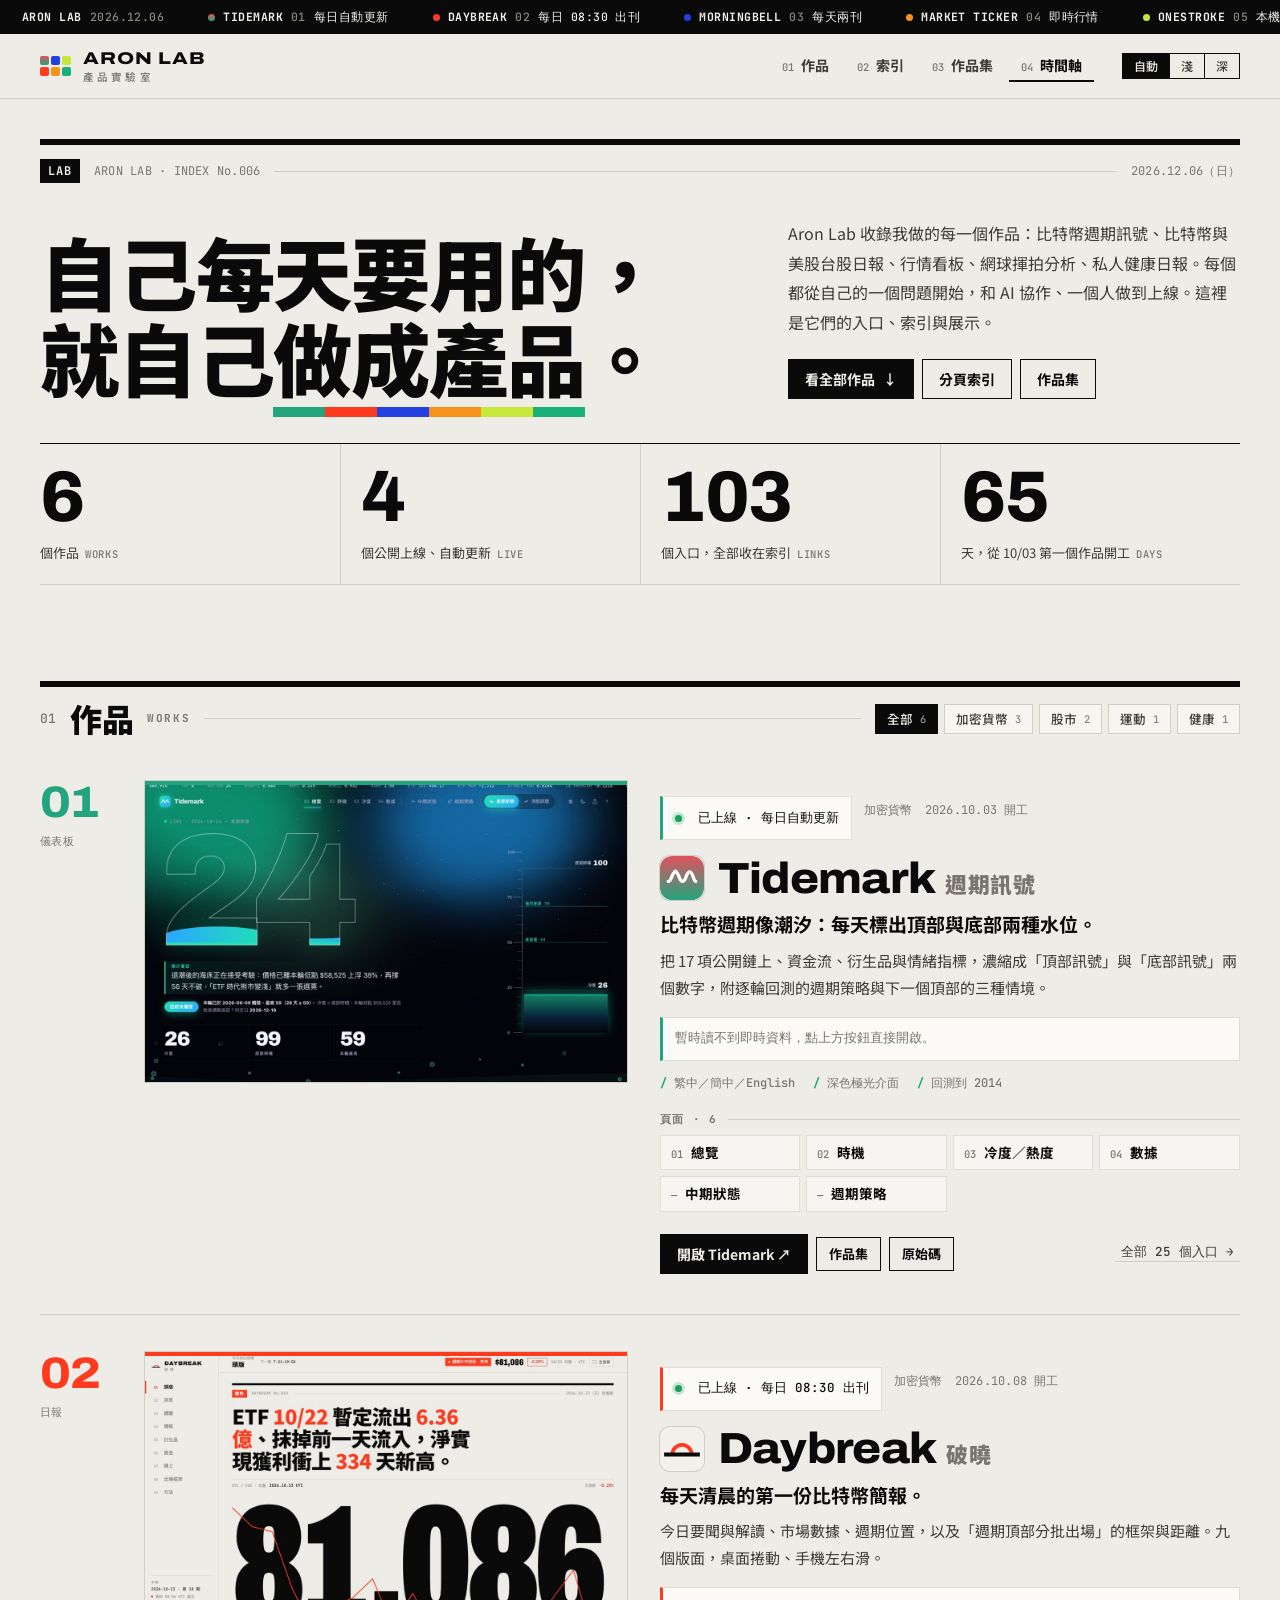
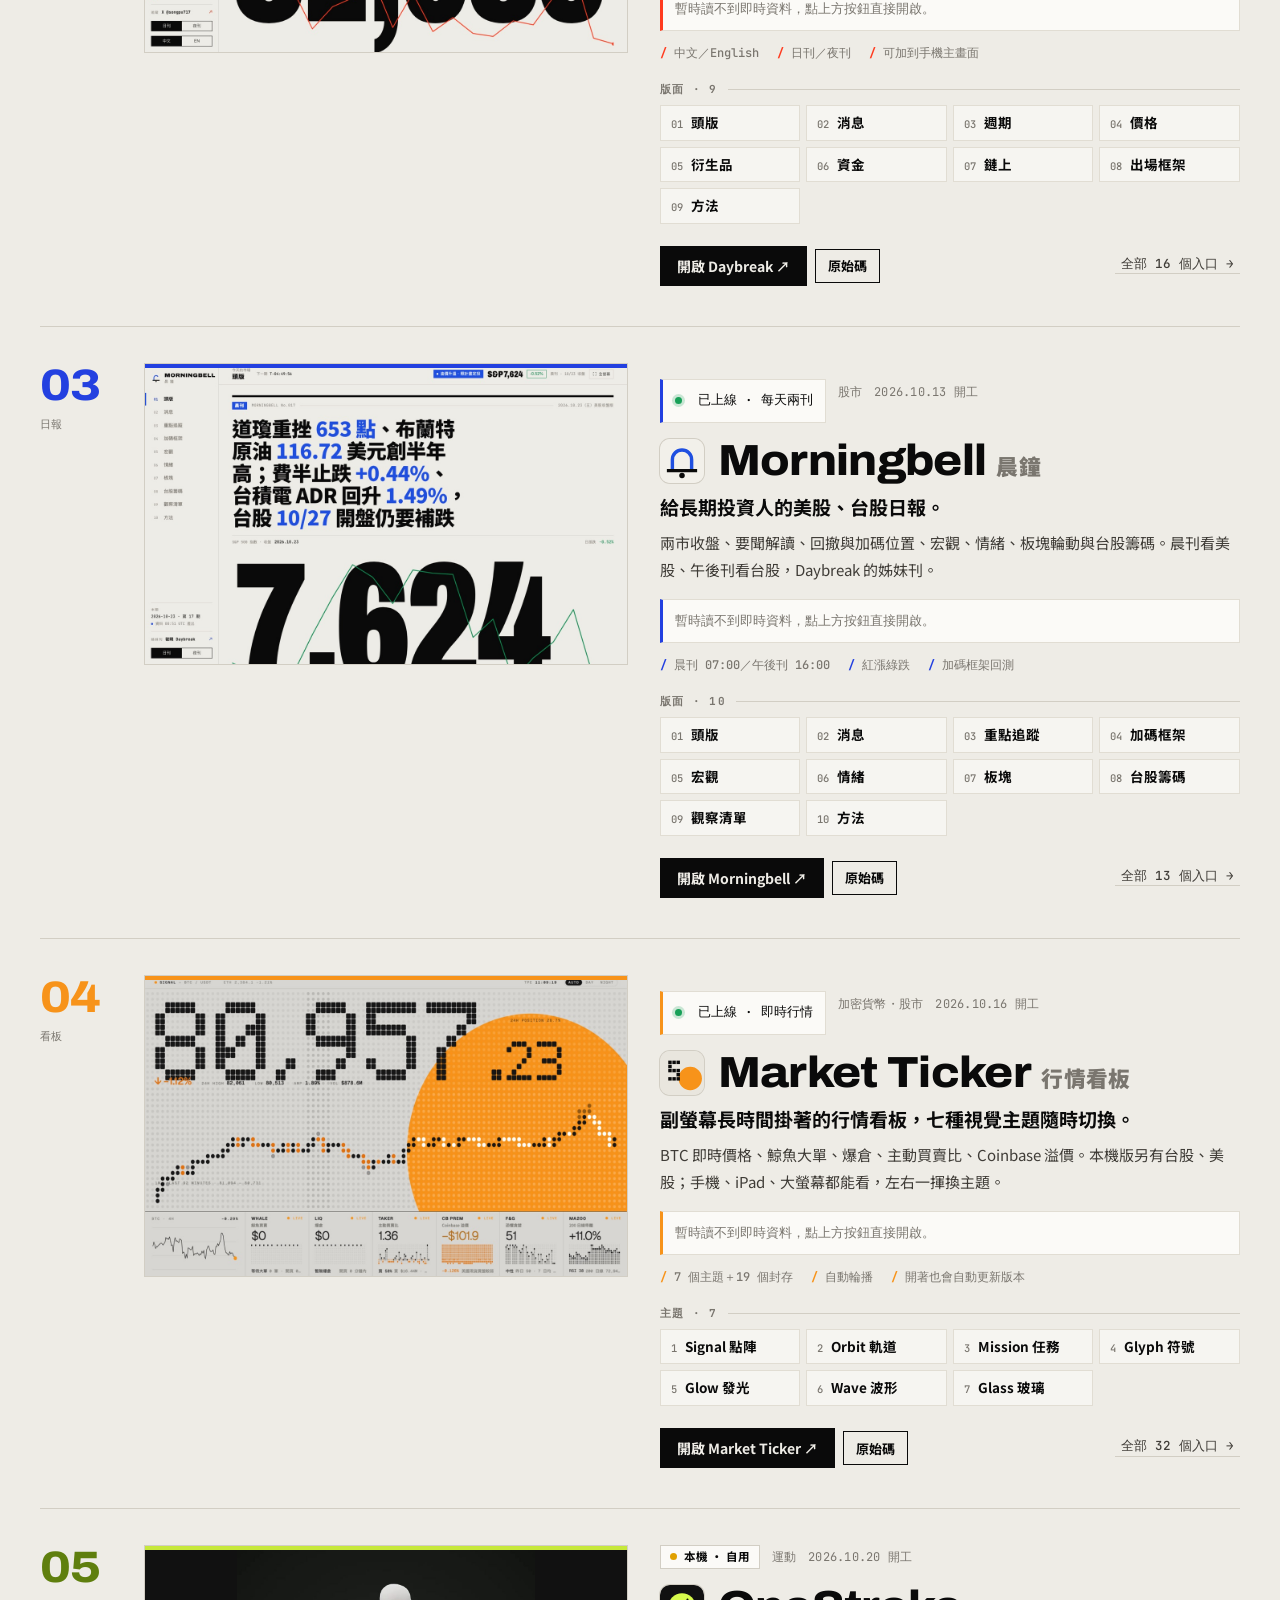
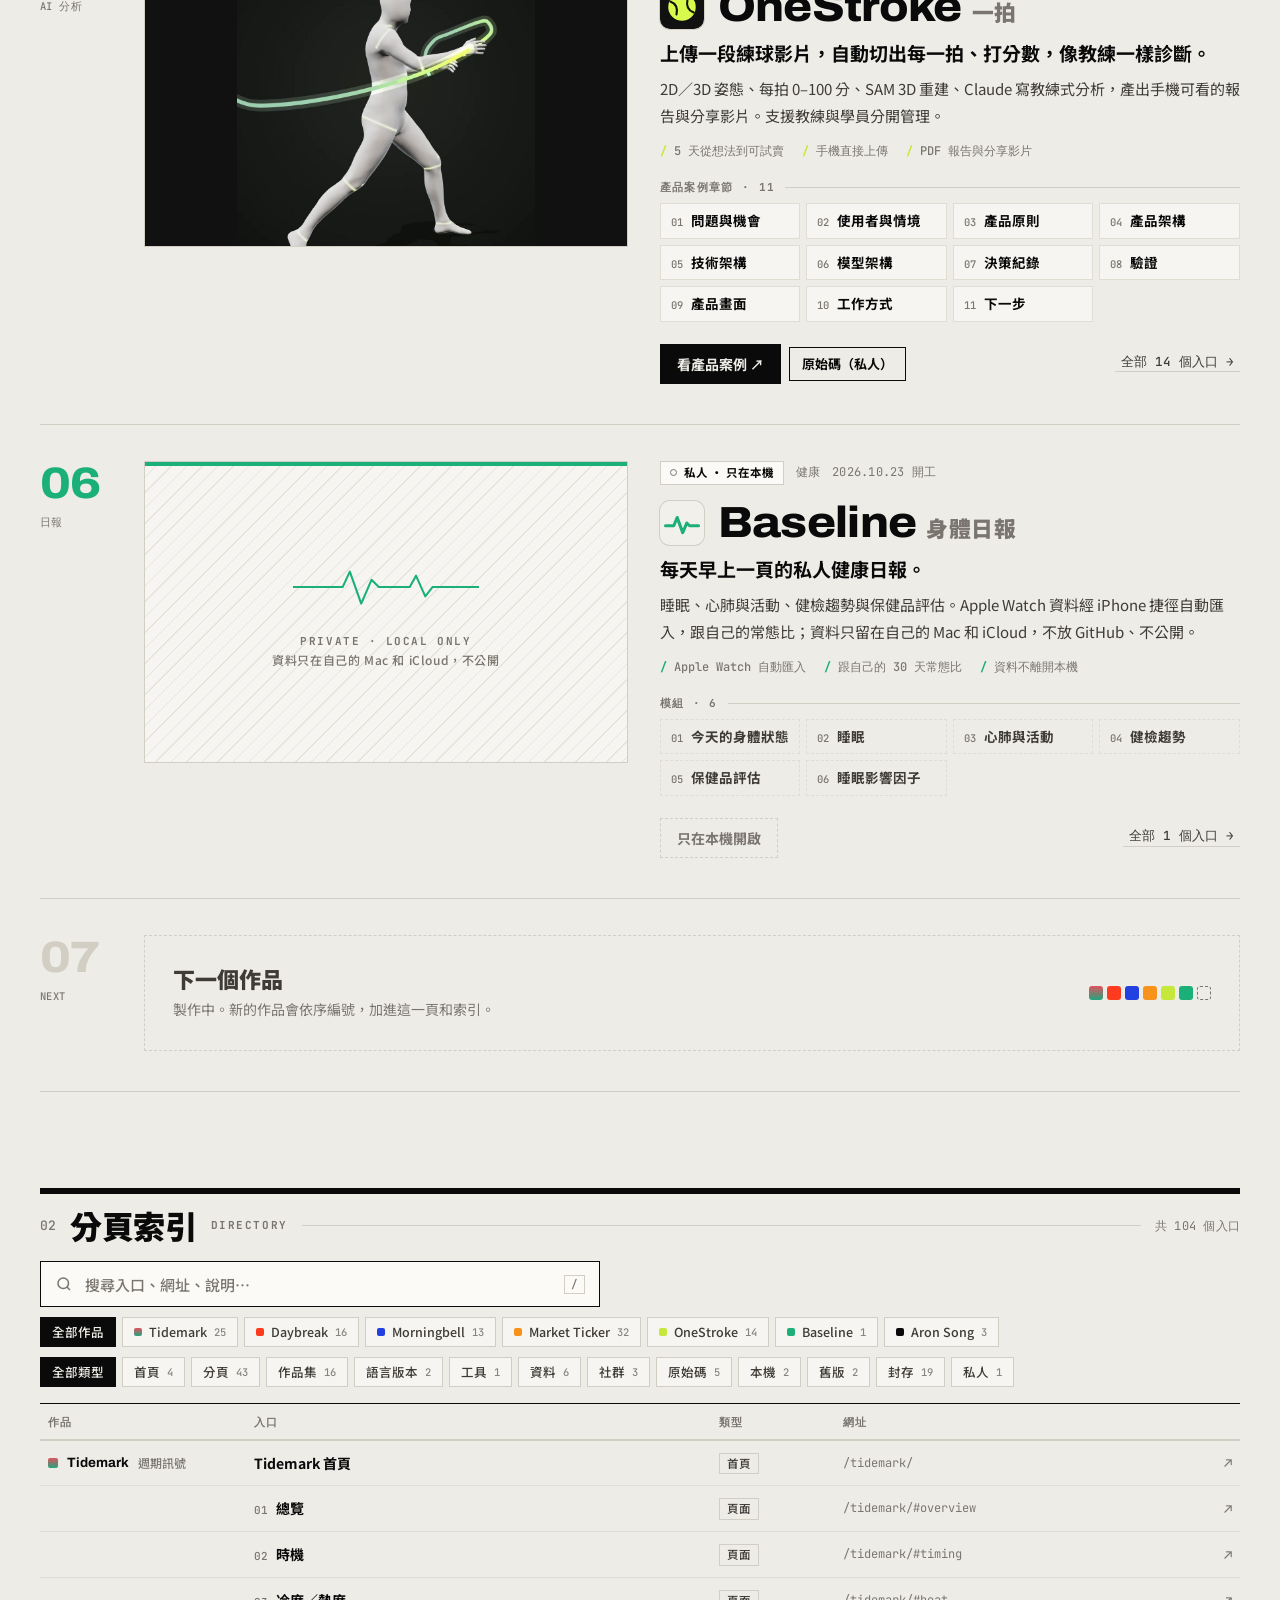
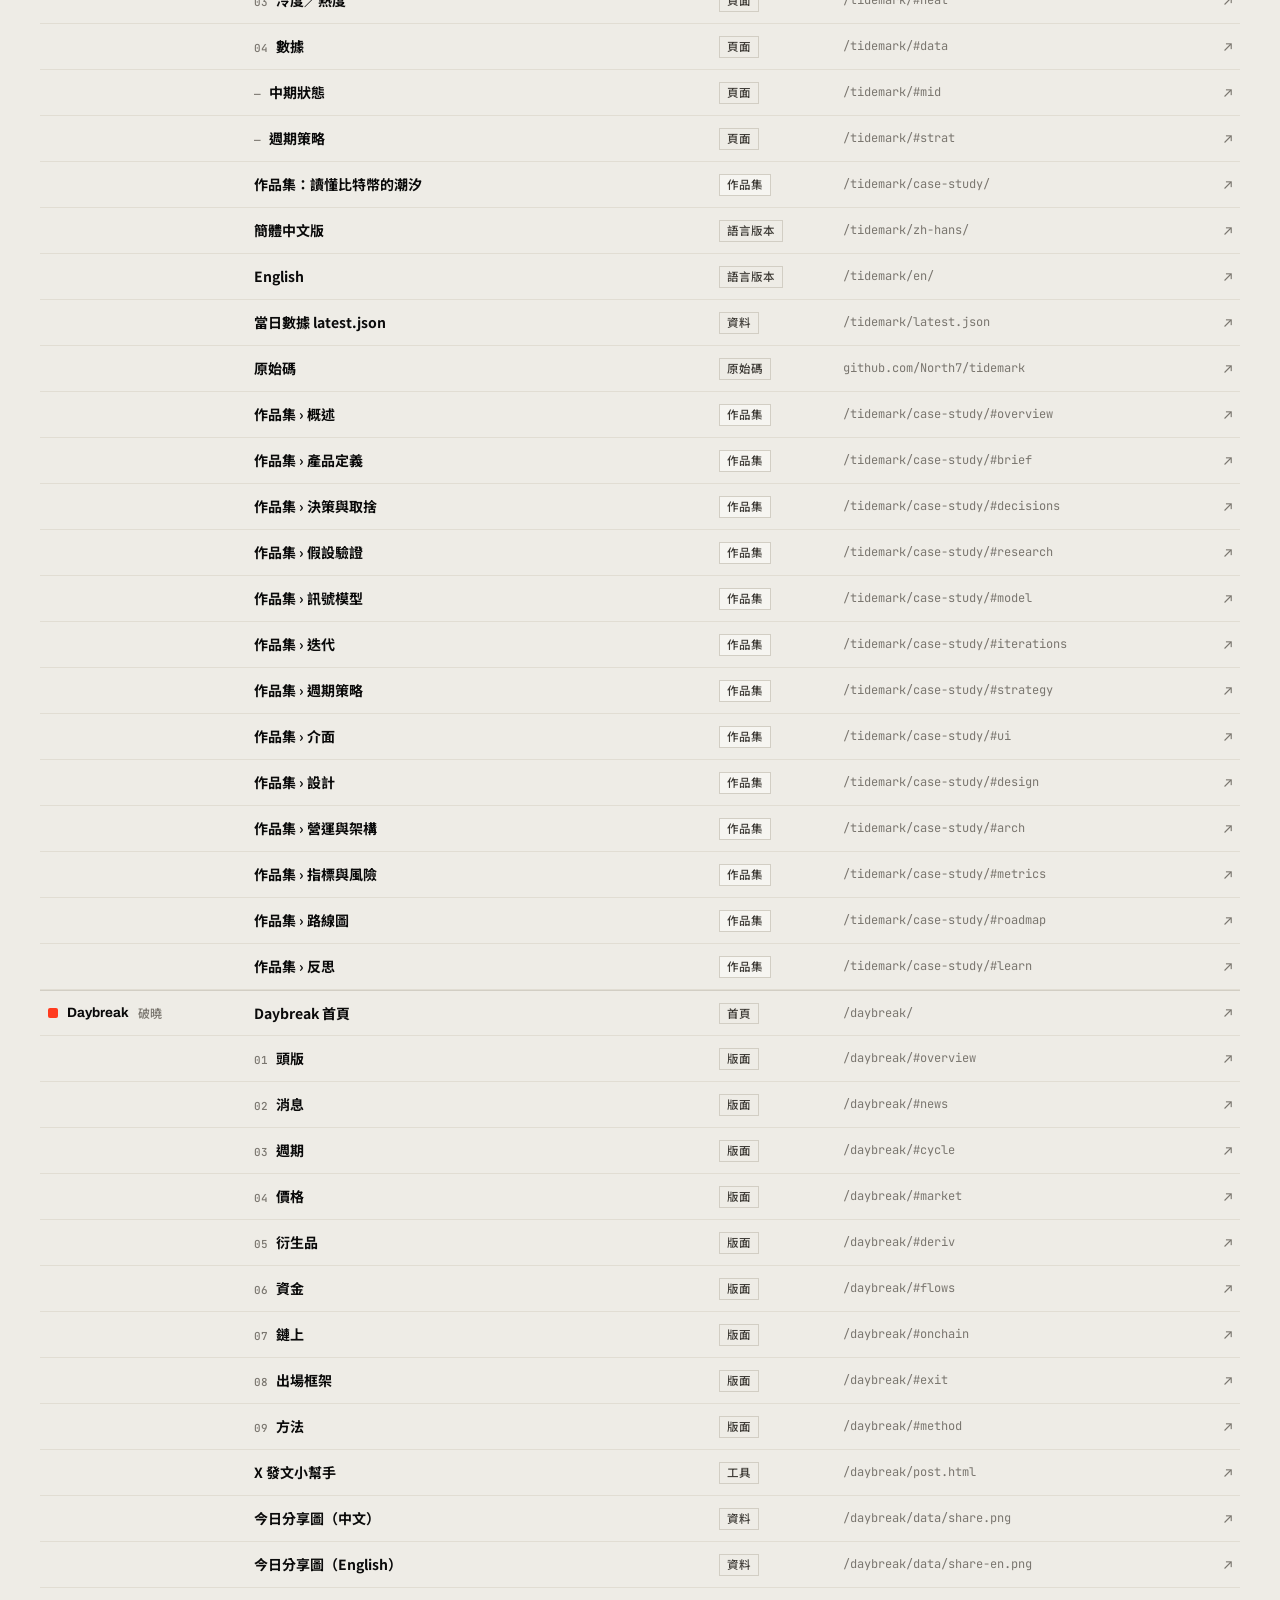
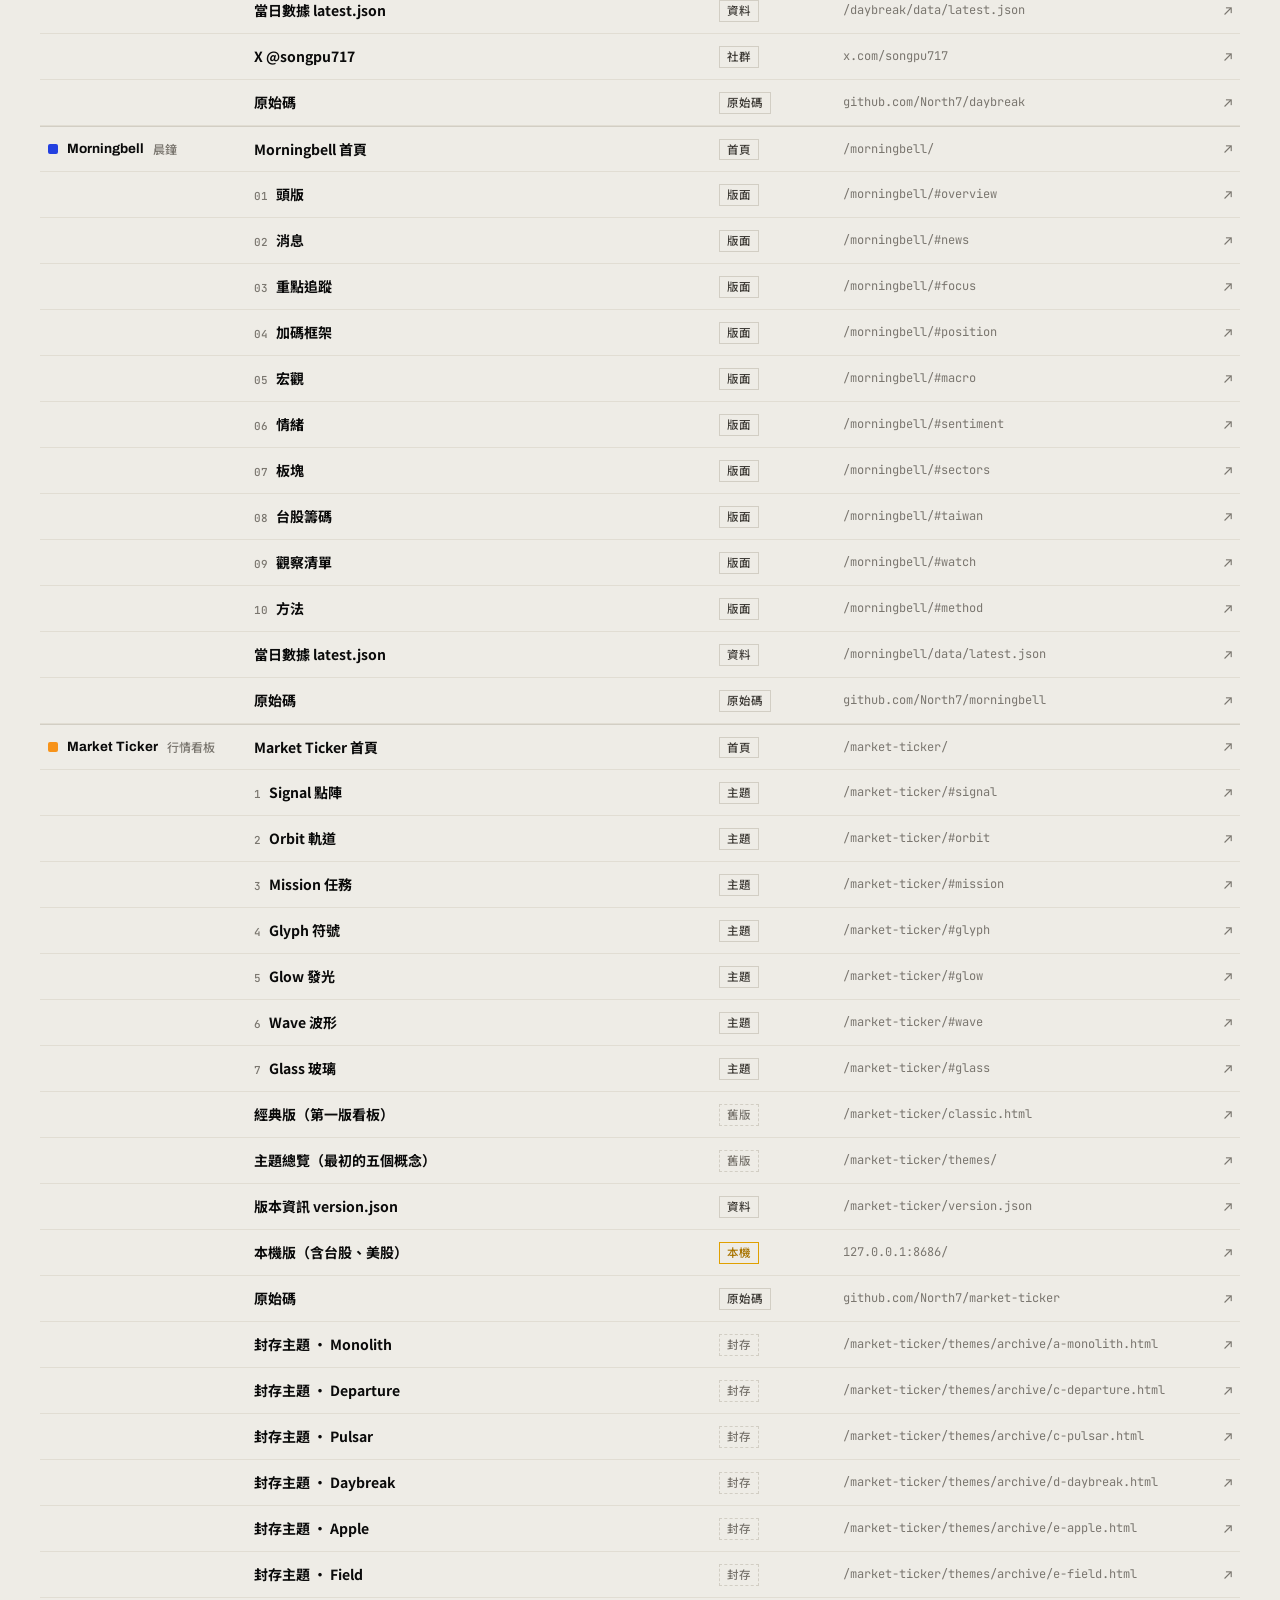
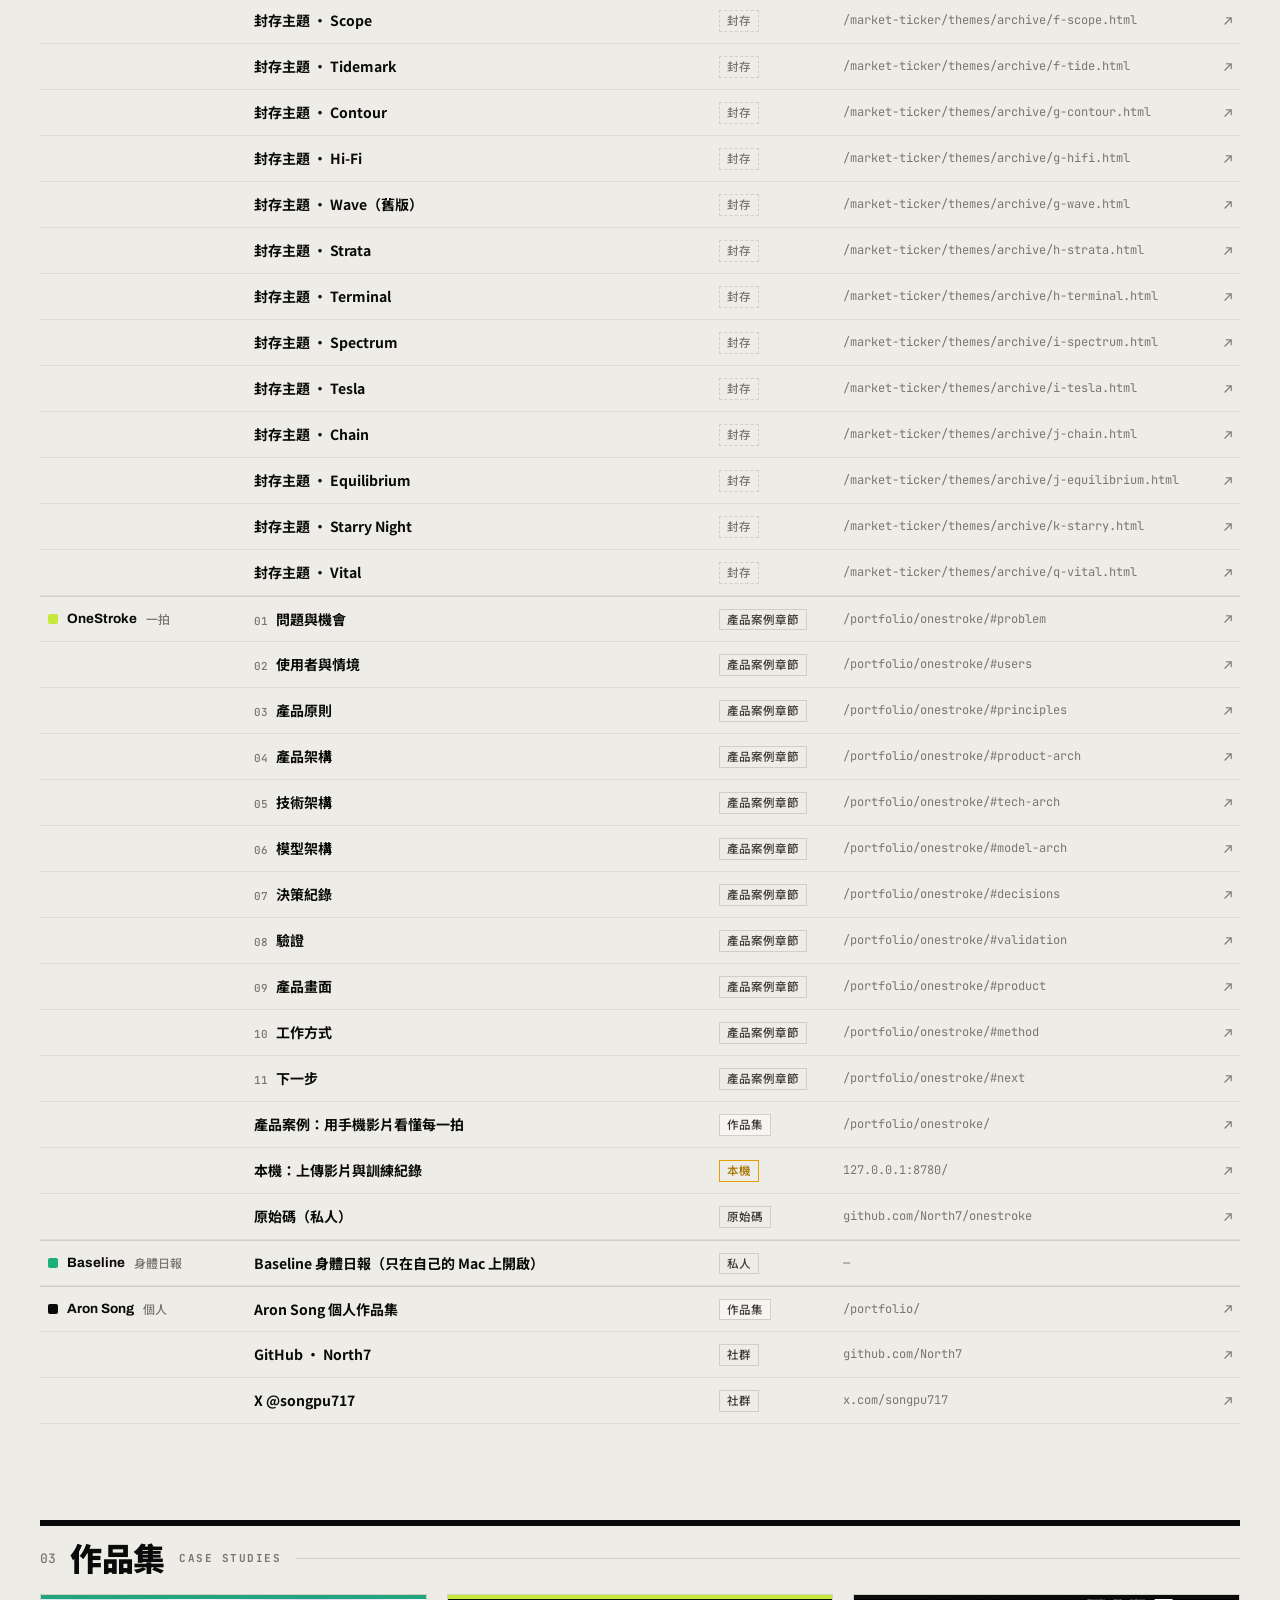
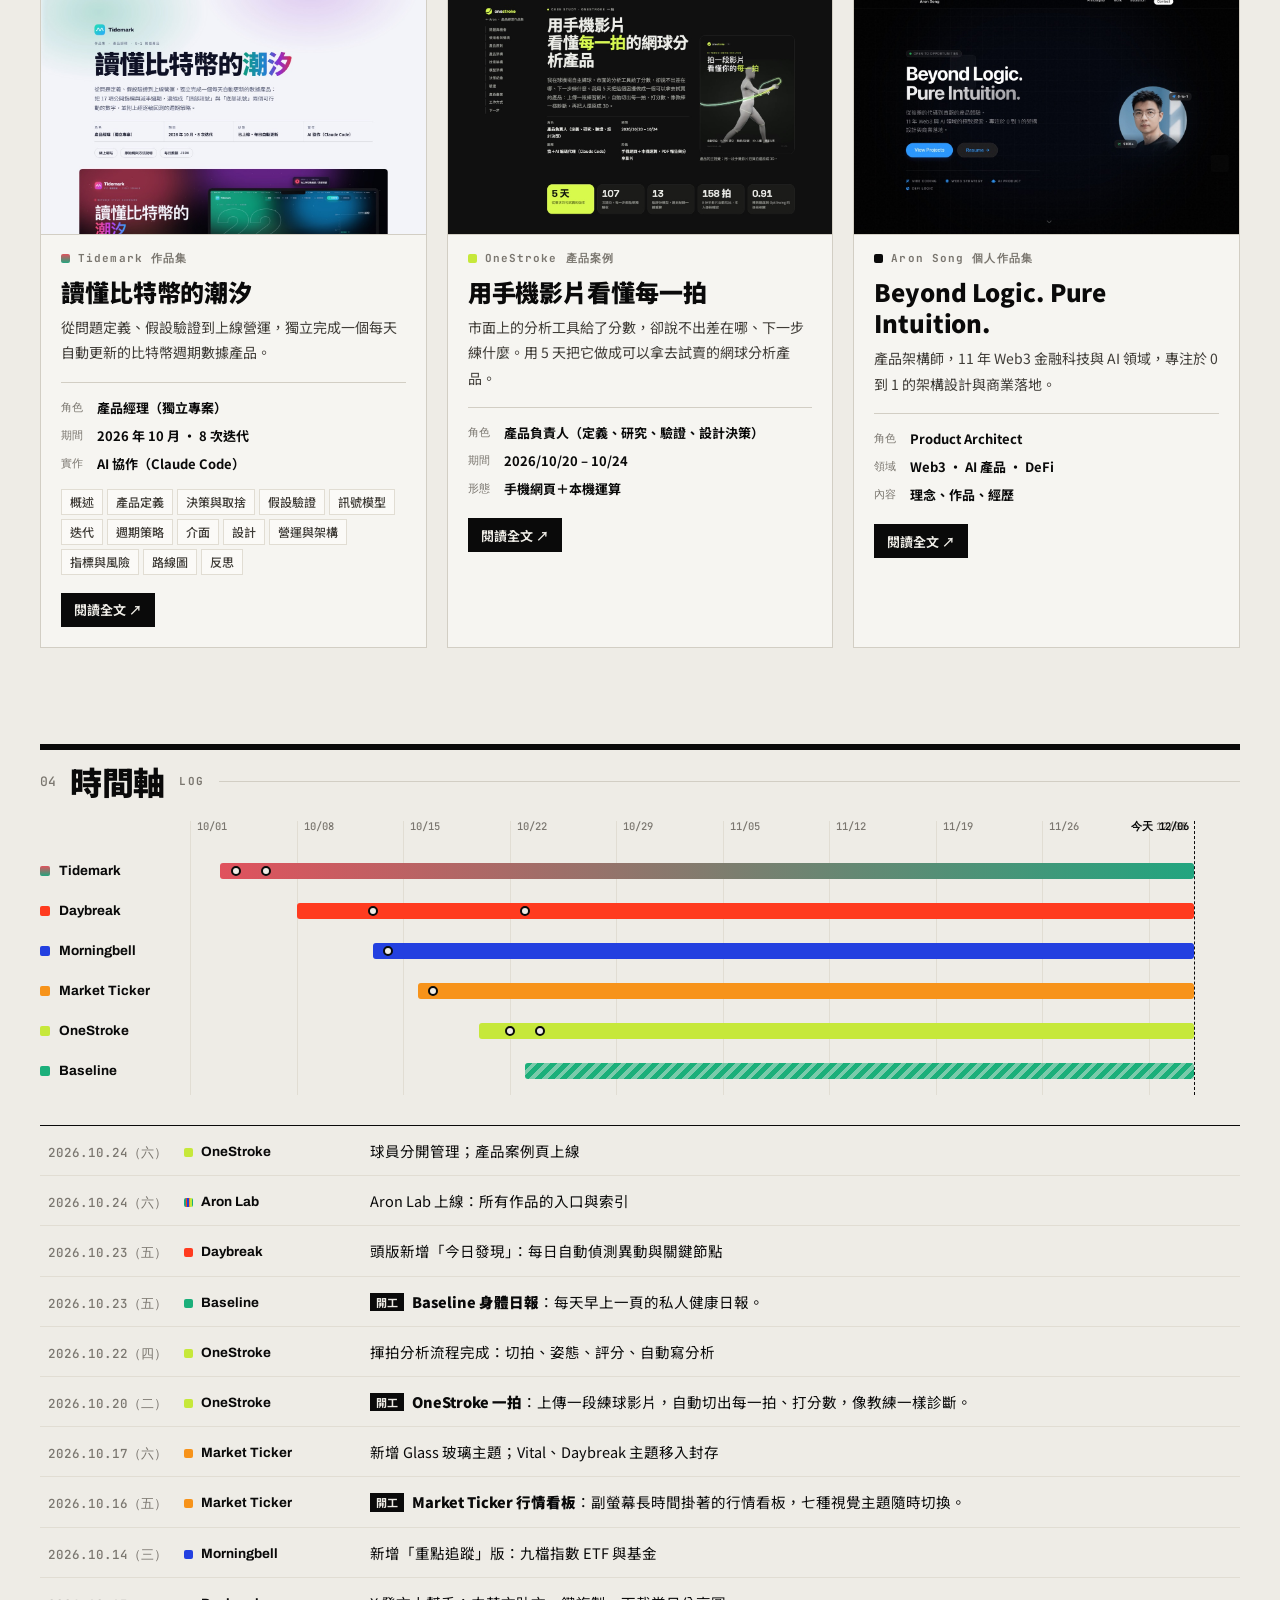
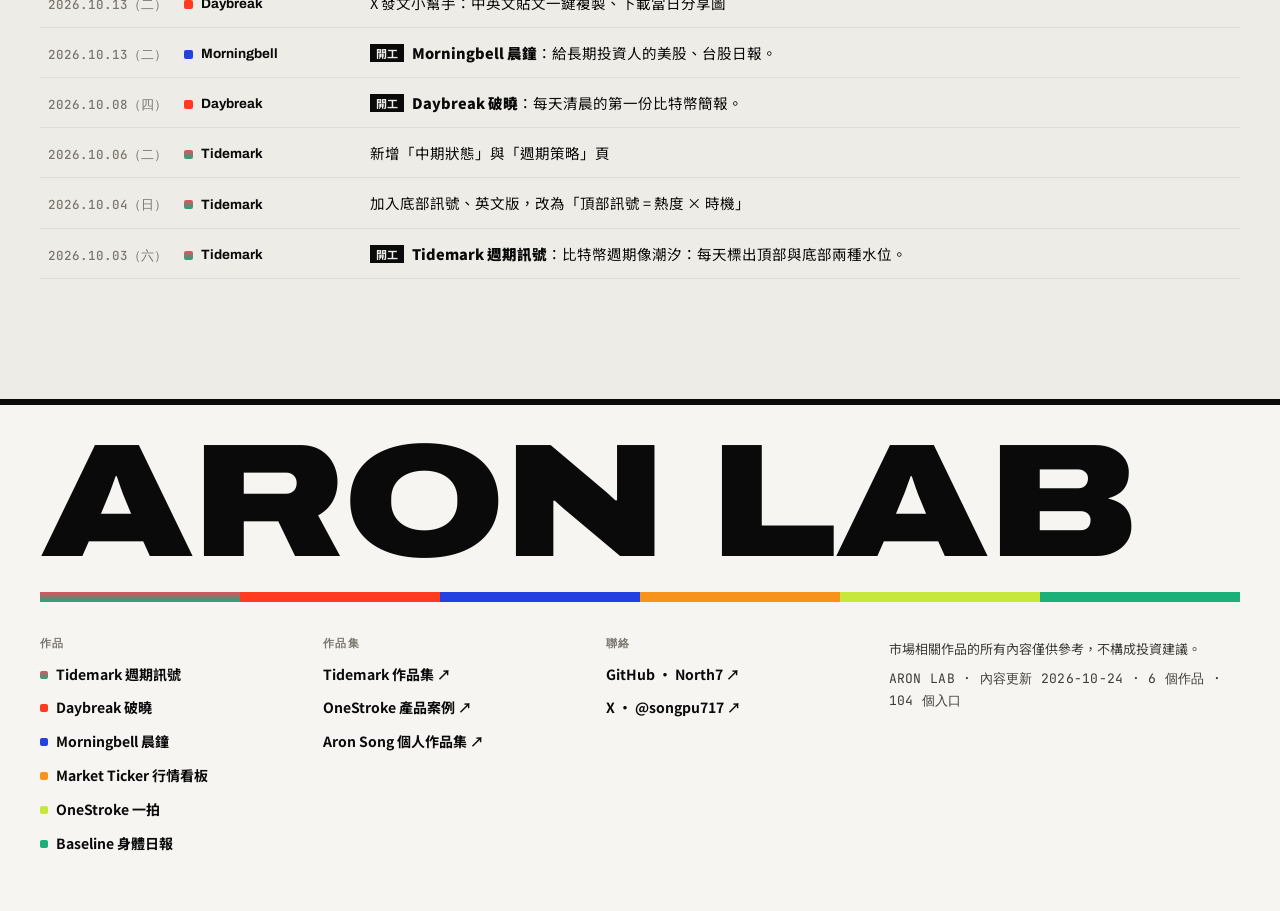
==== aron-lab/index.html @ 16397207 "搬到根網址 north7.github.io，取代 2014 年的舊首頁 - repo 改名為 north7.github.io；og:url、og:image、README 改指根網址 - /aro" ====
<!DOCTYPE html>
<html lang="zh-Hant-TW">
<head>
<meta charset="utf-8">
<meta name="viewport" content="width=device-width, initial-scale=1">
<title>Aron Lab 已搬到根網址</title>
<!-- Aron Lab 原本在 /aron-lab/，2026-10-24 搬到 north7.github.io 根網址；舊連結轉過去 -->
<link rel="canonical" href="https://north7.github.io/">
<meta http-equiv="refresh" content="0; url=/">
<script>location.replace('/' + location.hash);</script>
</head>
<body><p>Aron Lab 已搬到 <a href="/">north7.github.io</a>。</p></body>
</html>
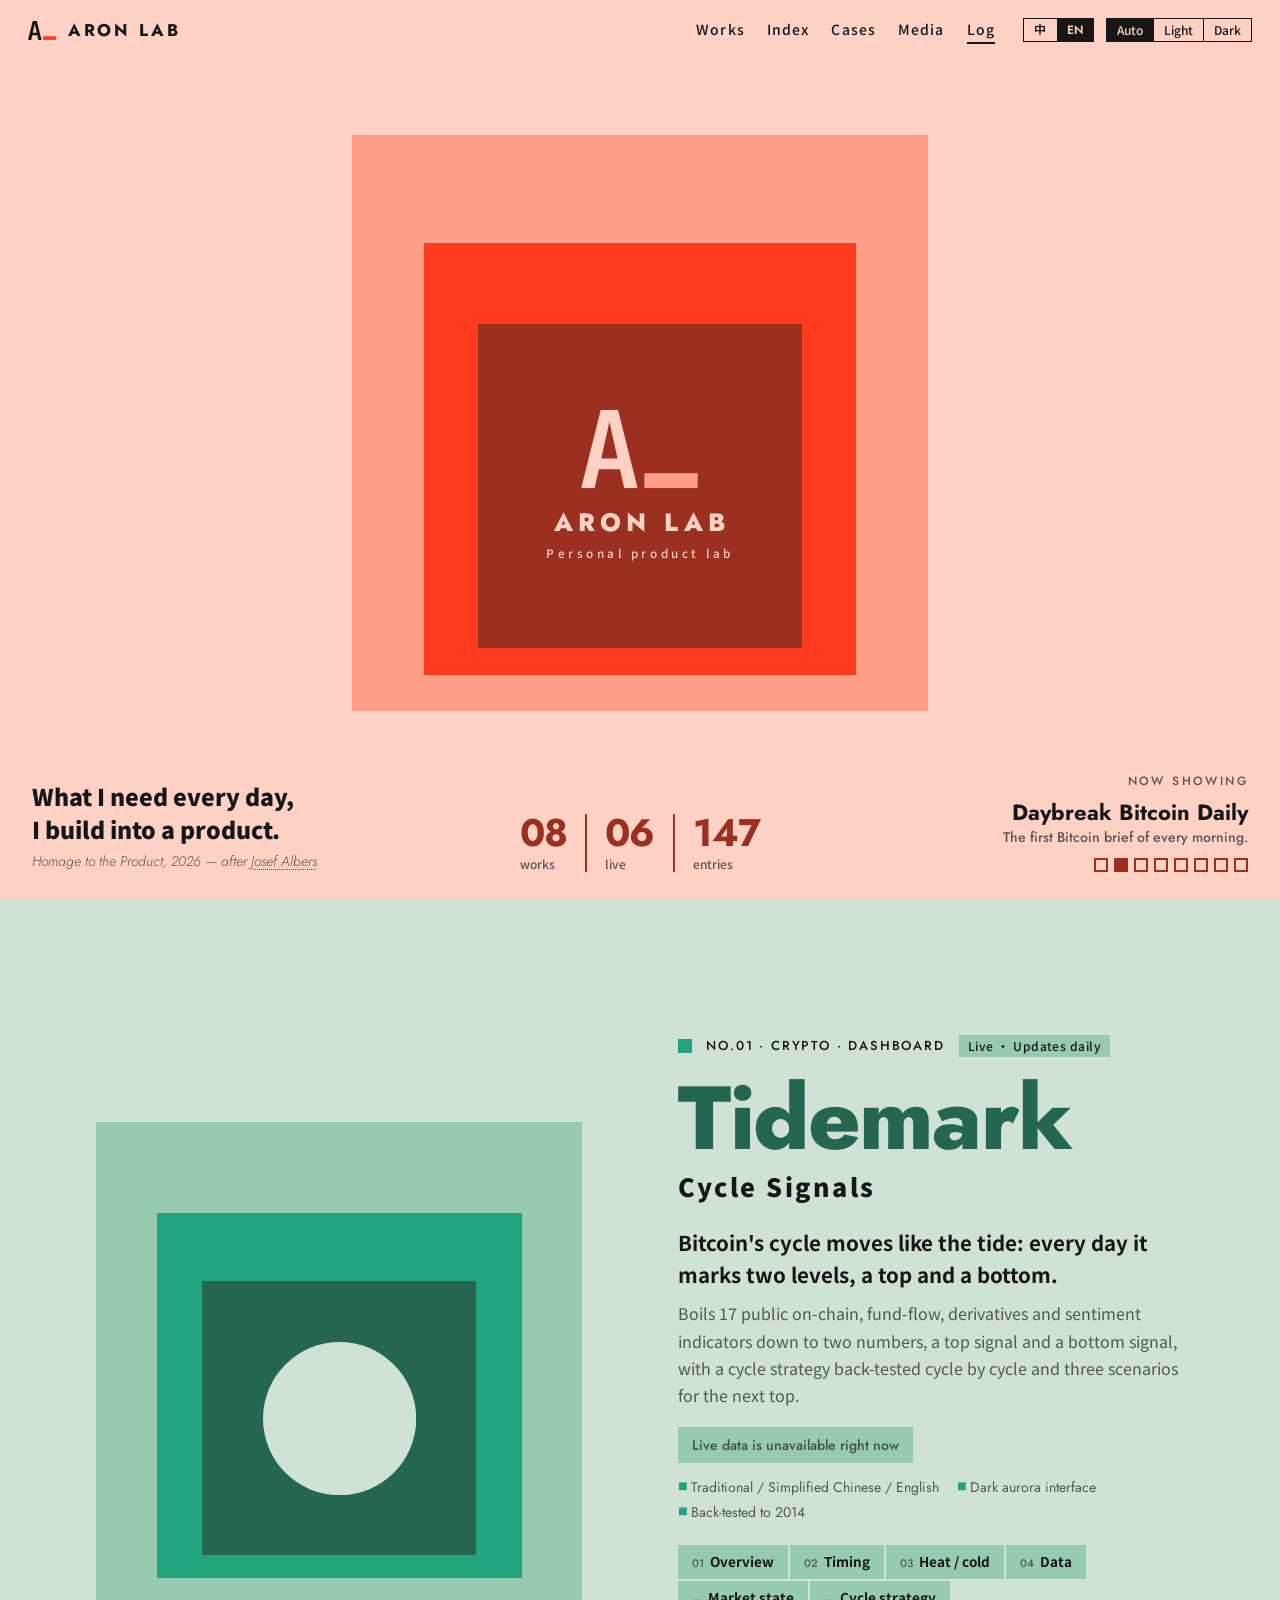
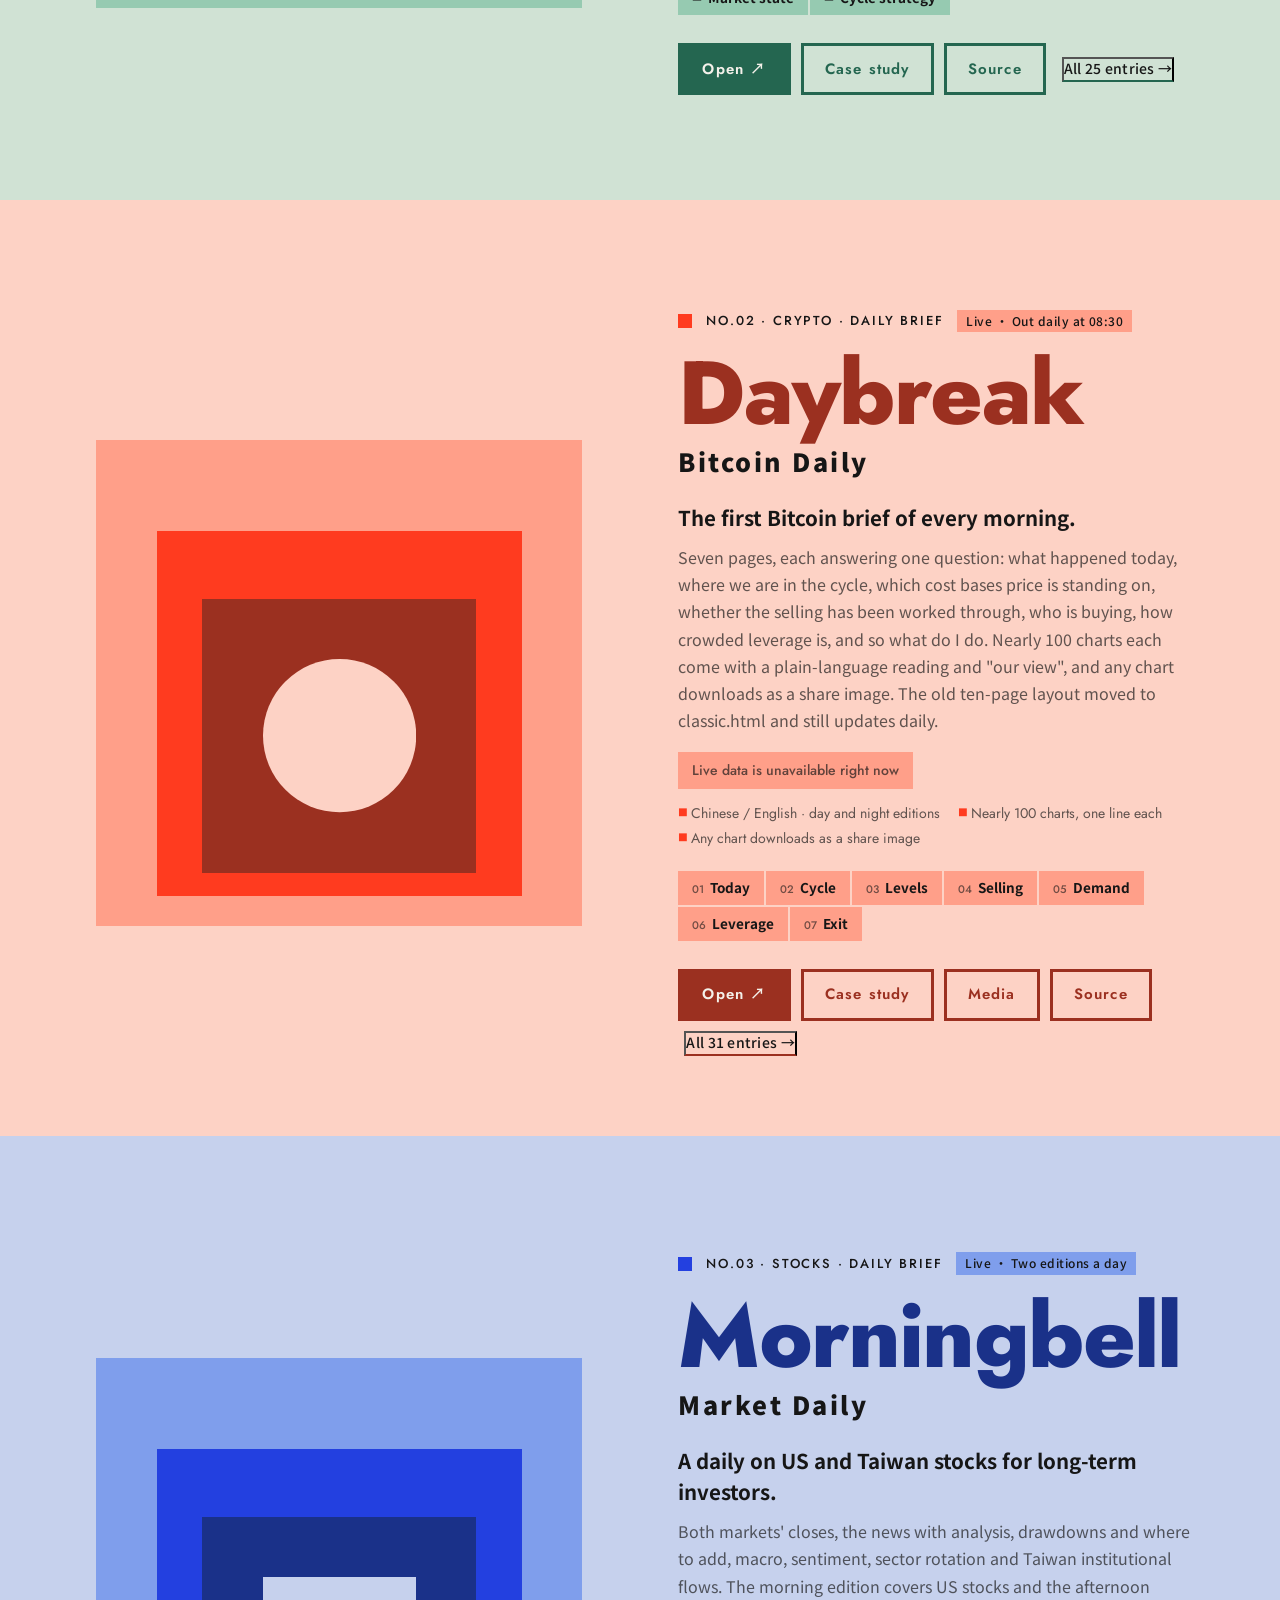
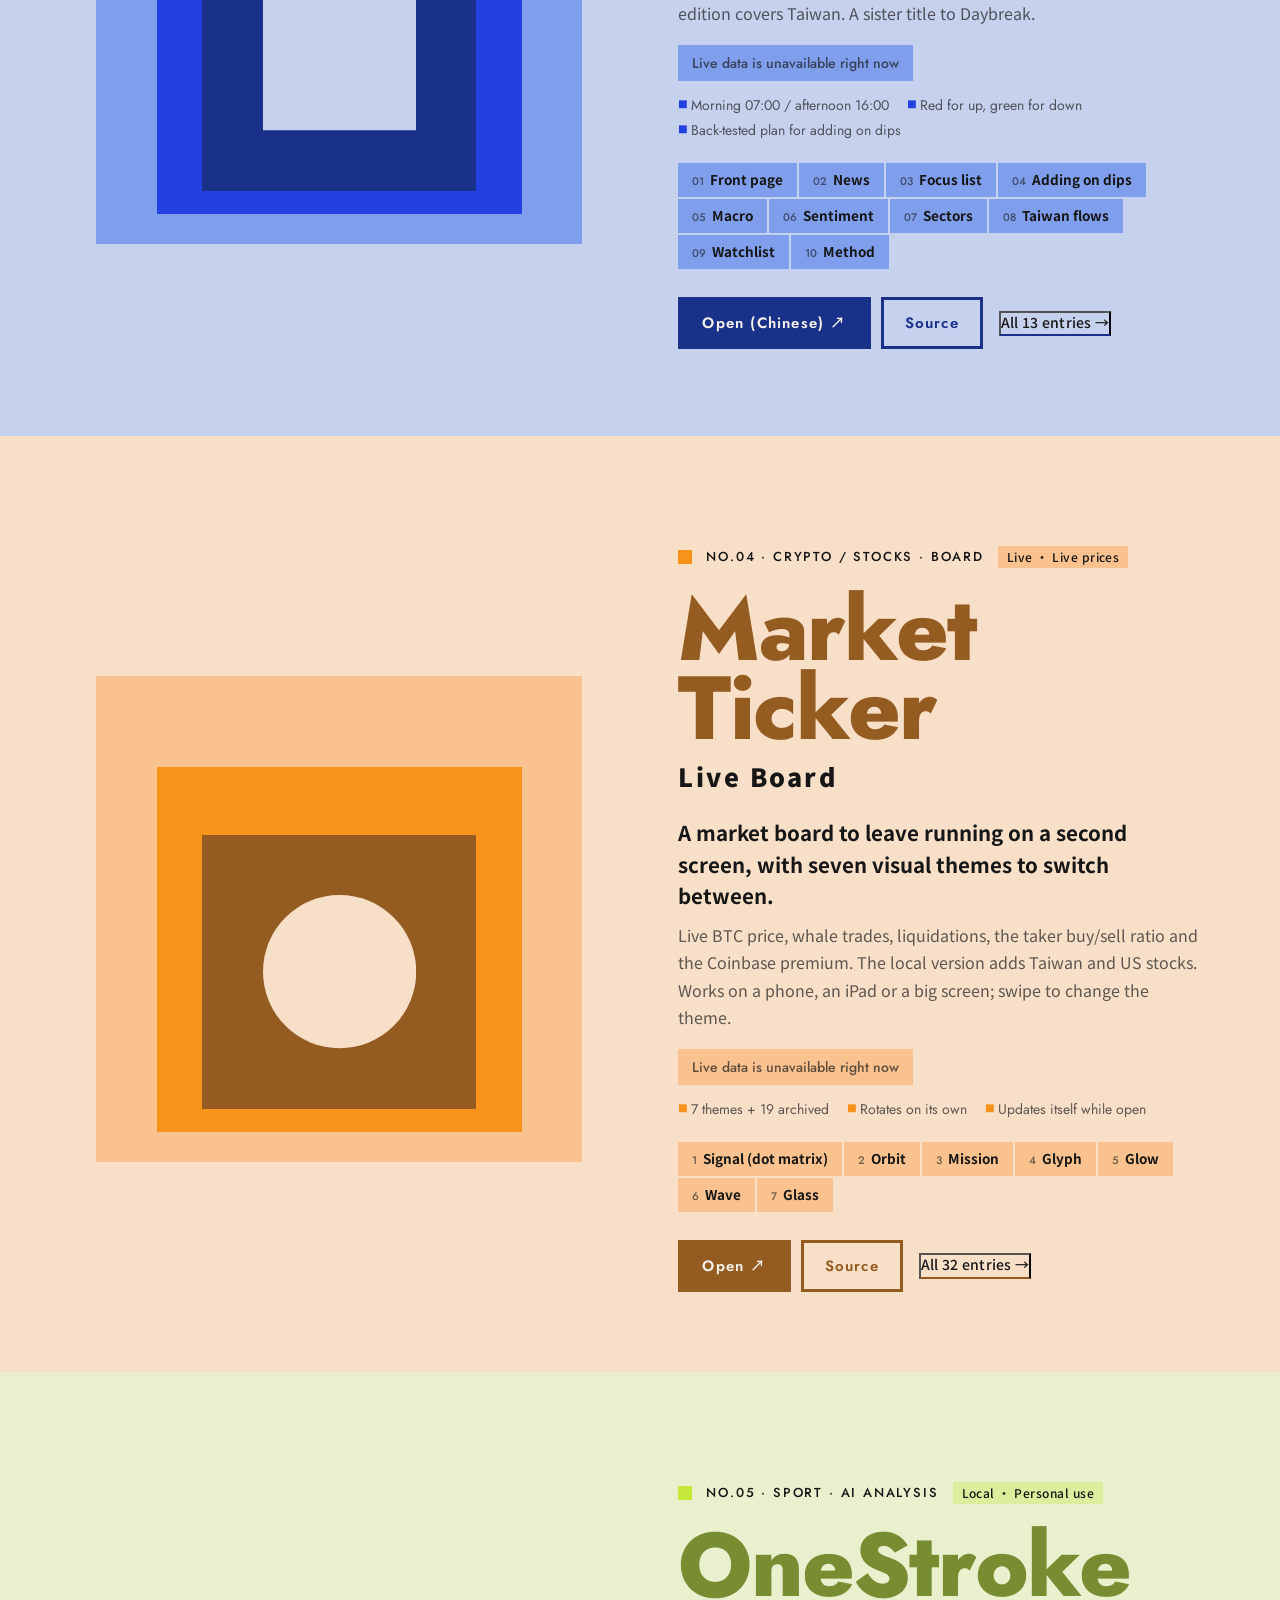
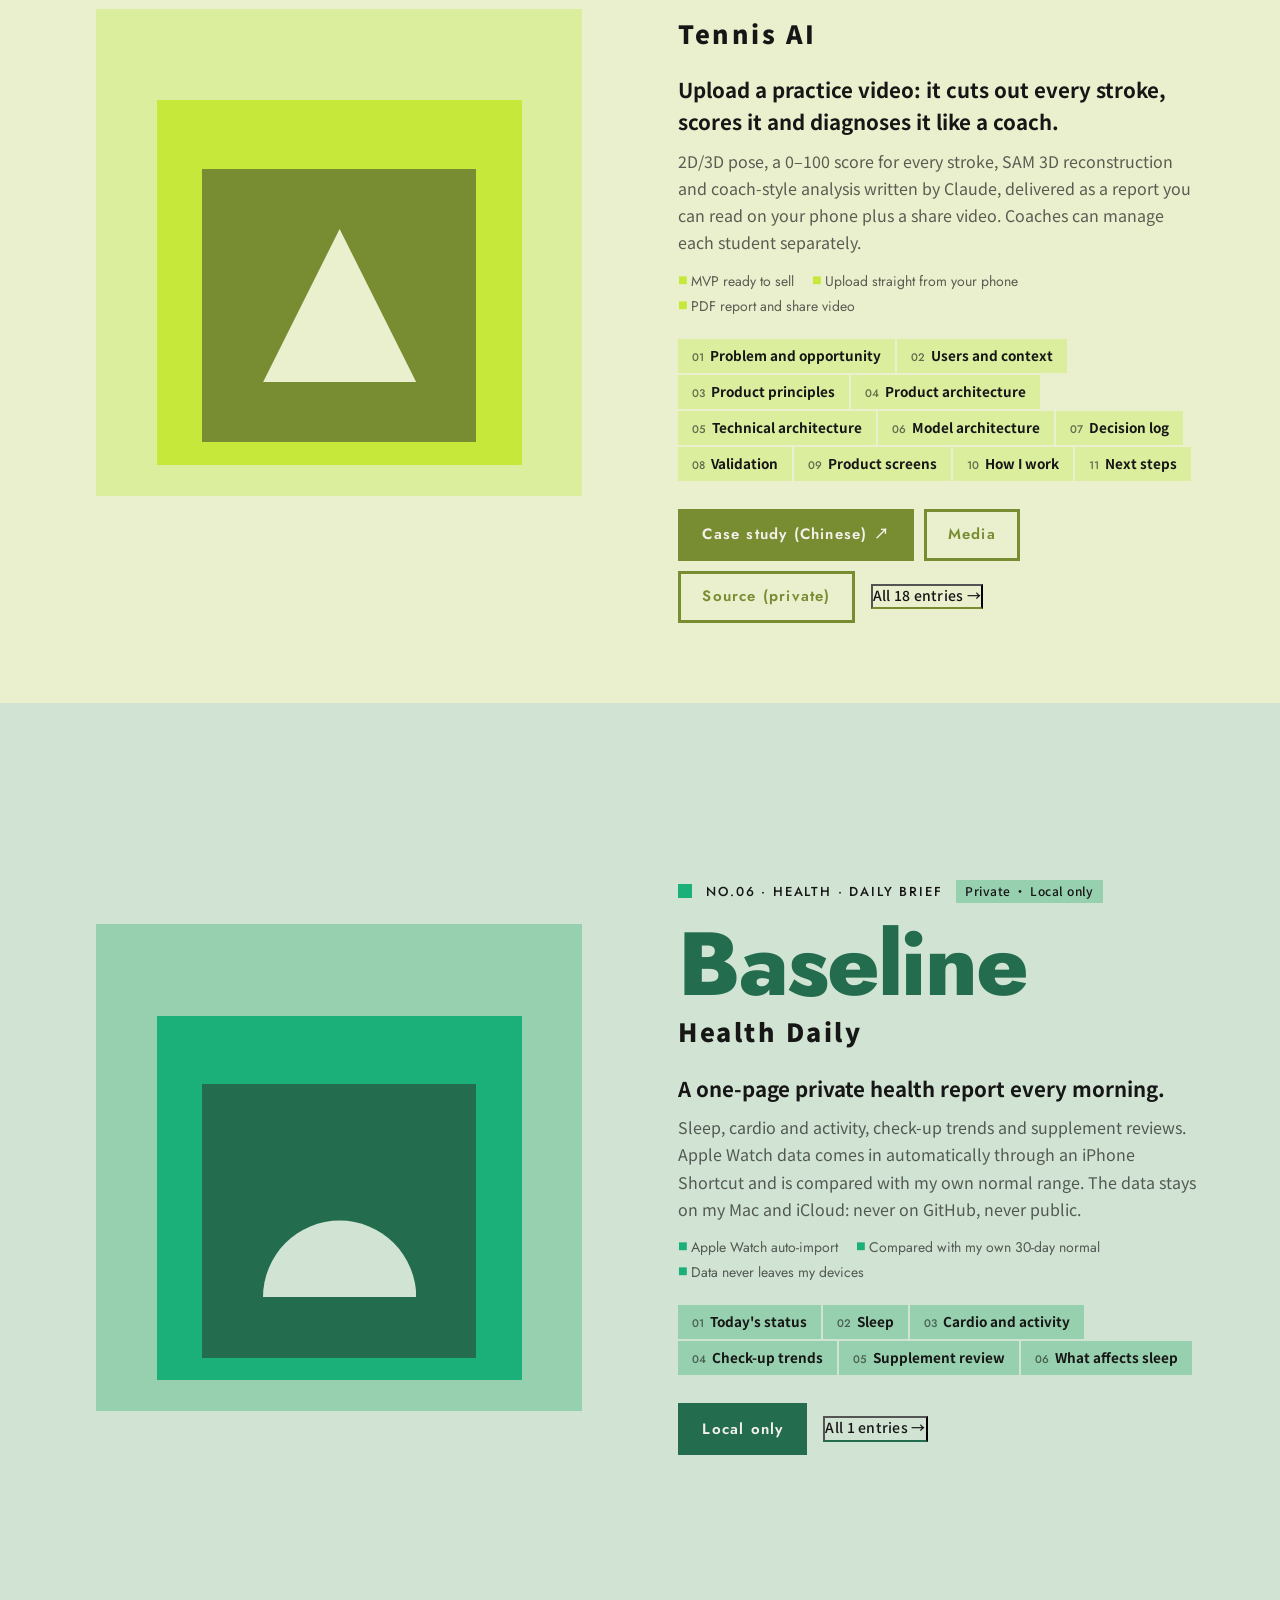
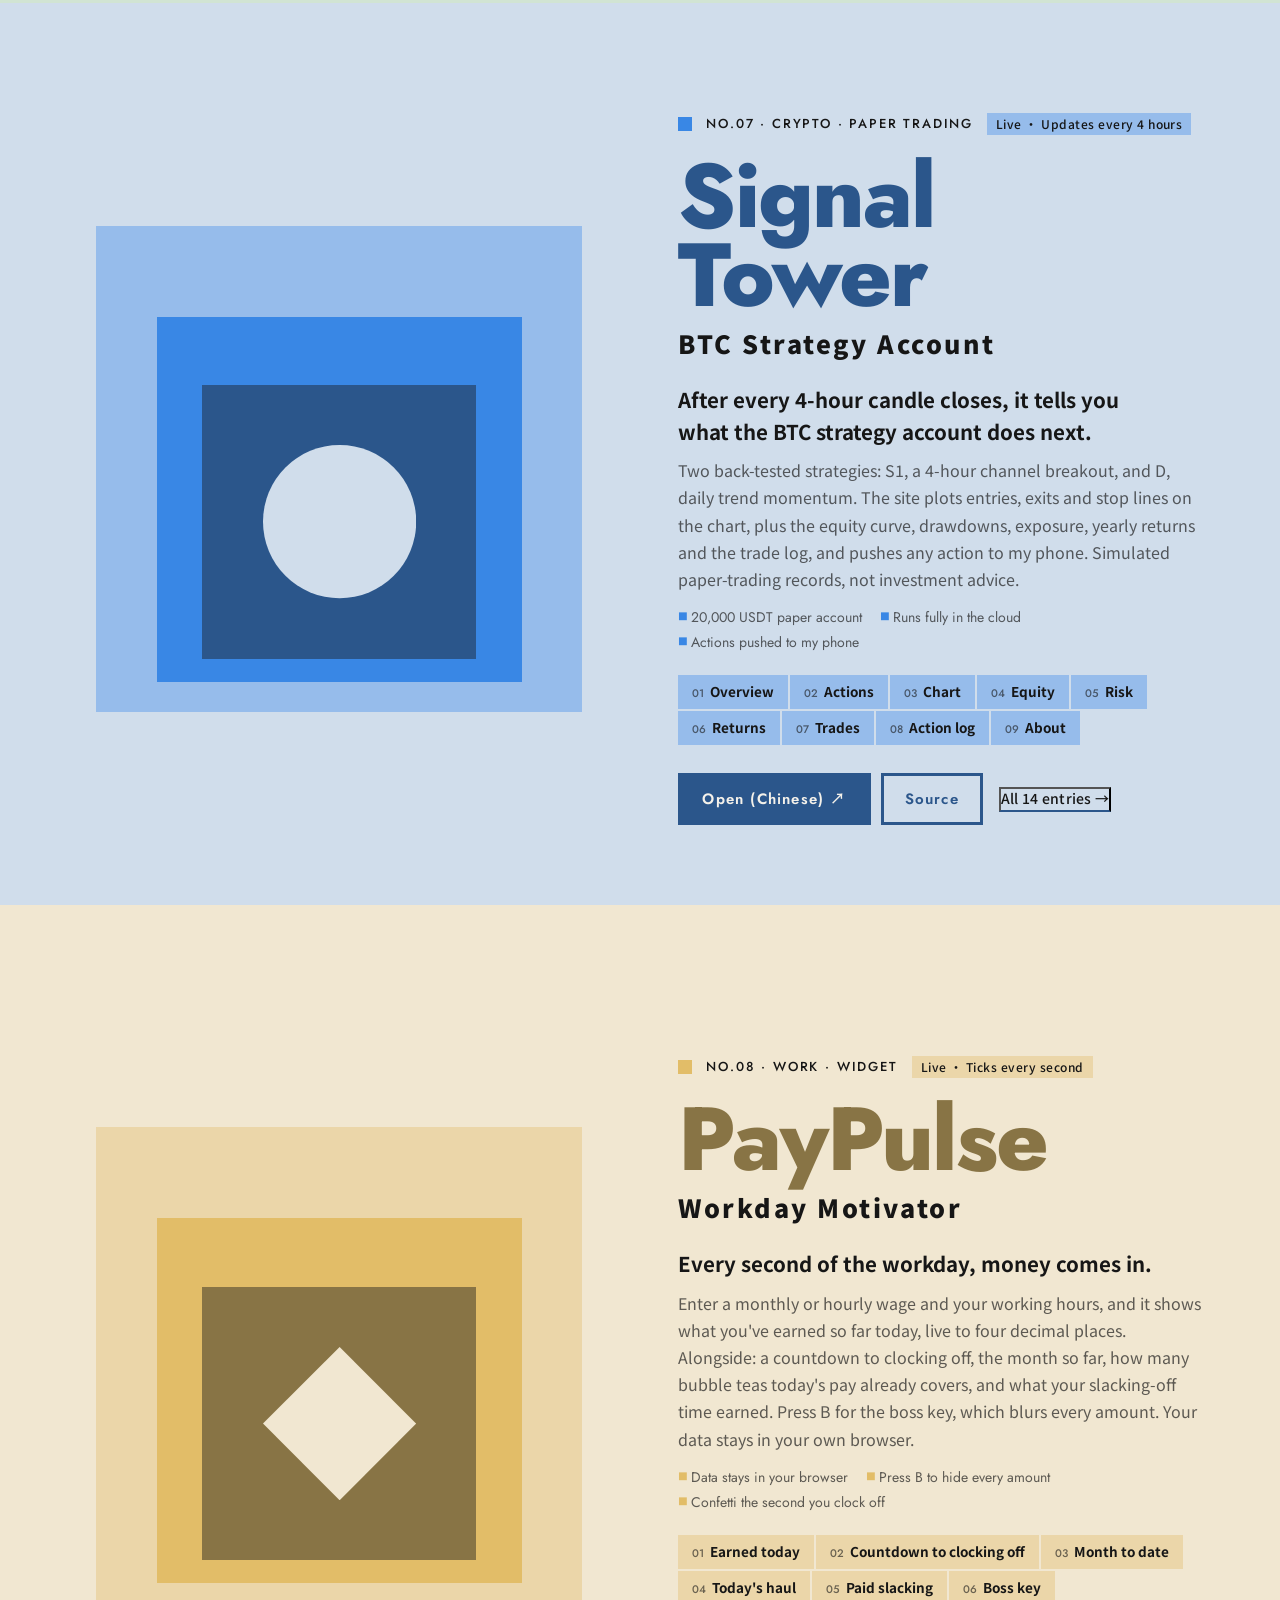
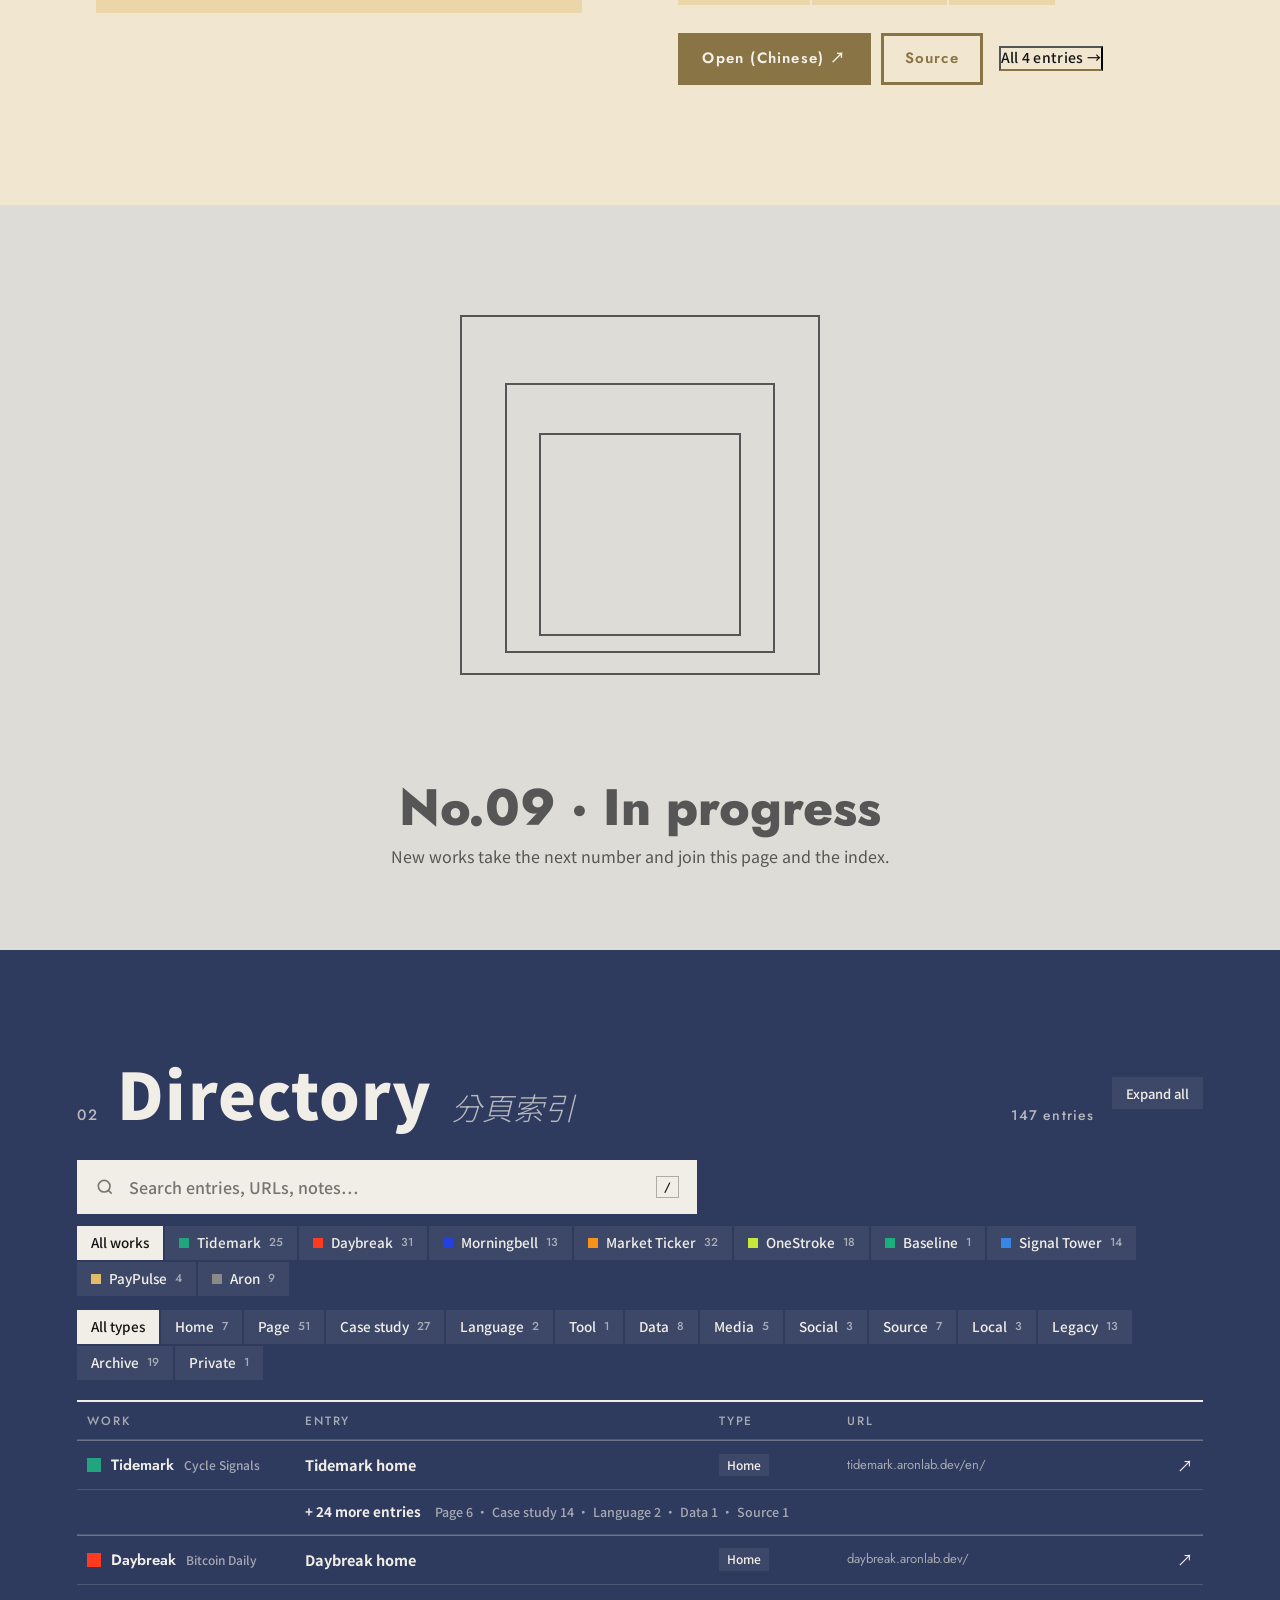
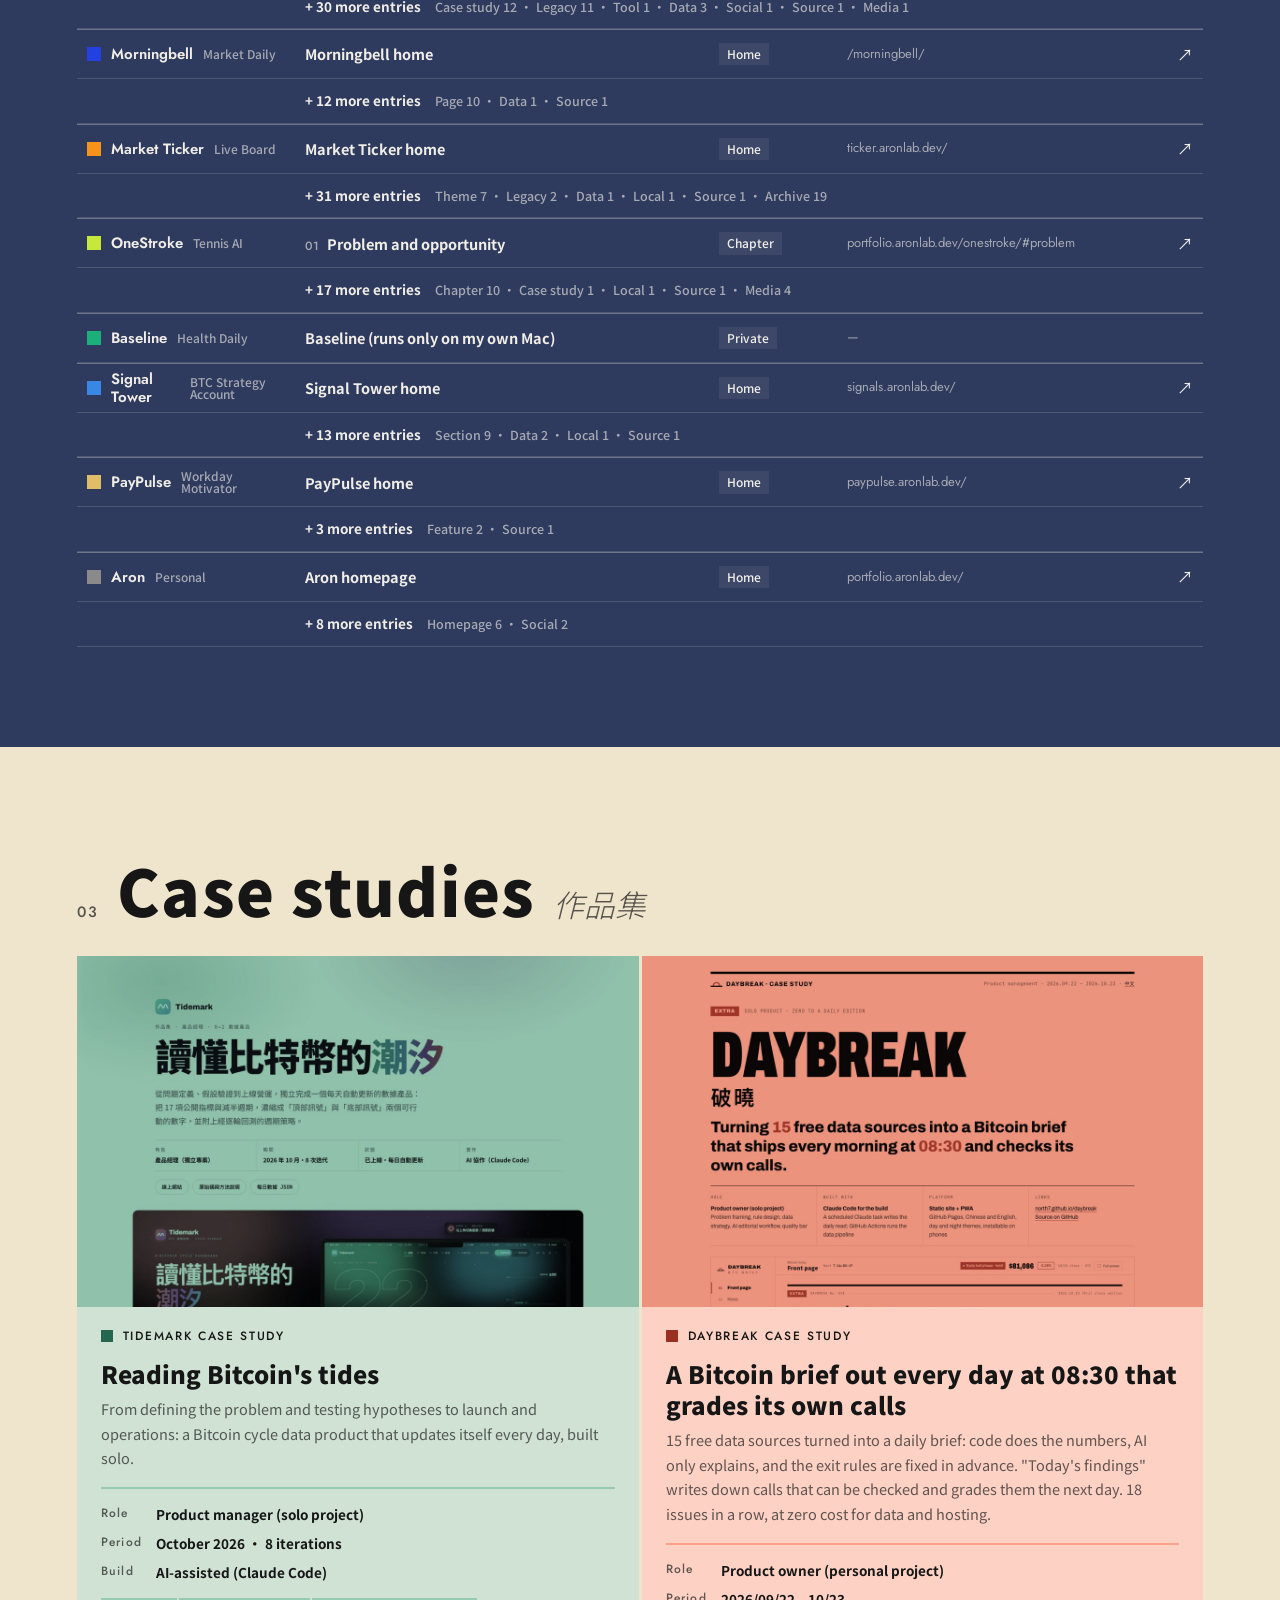
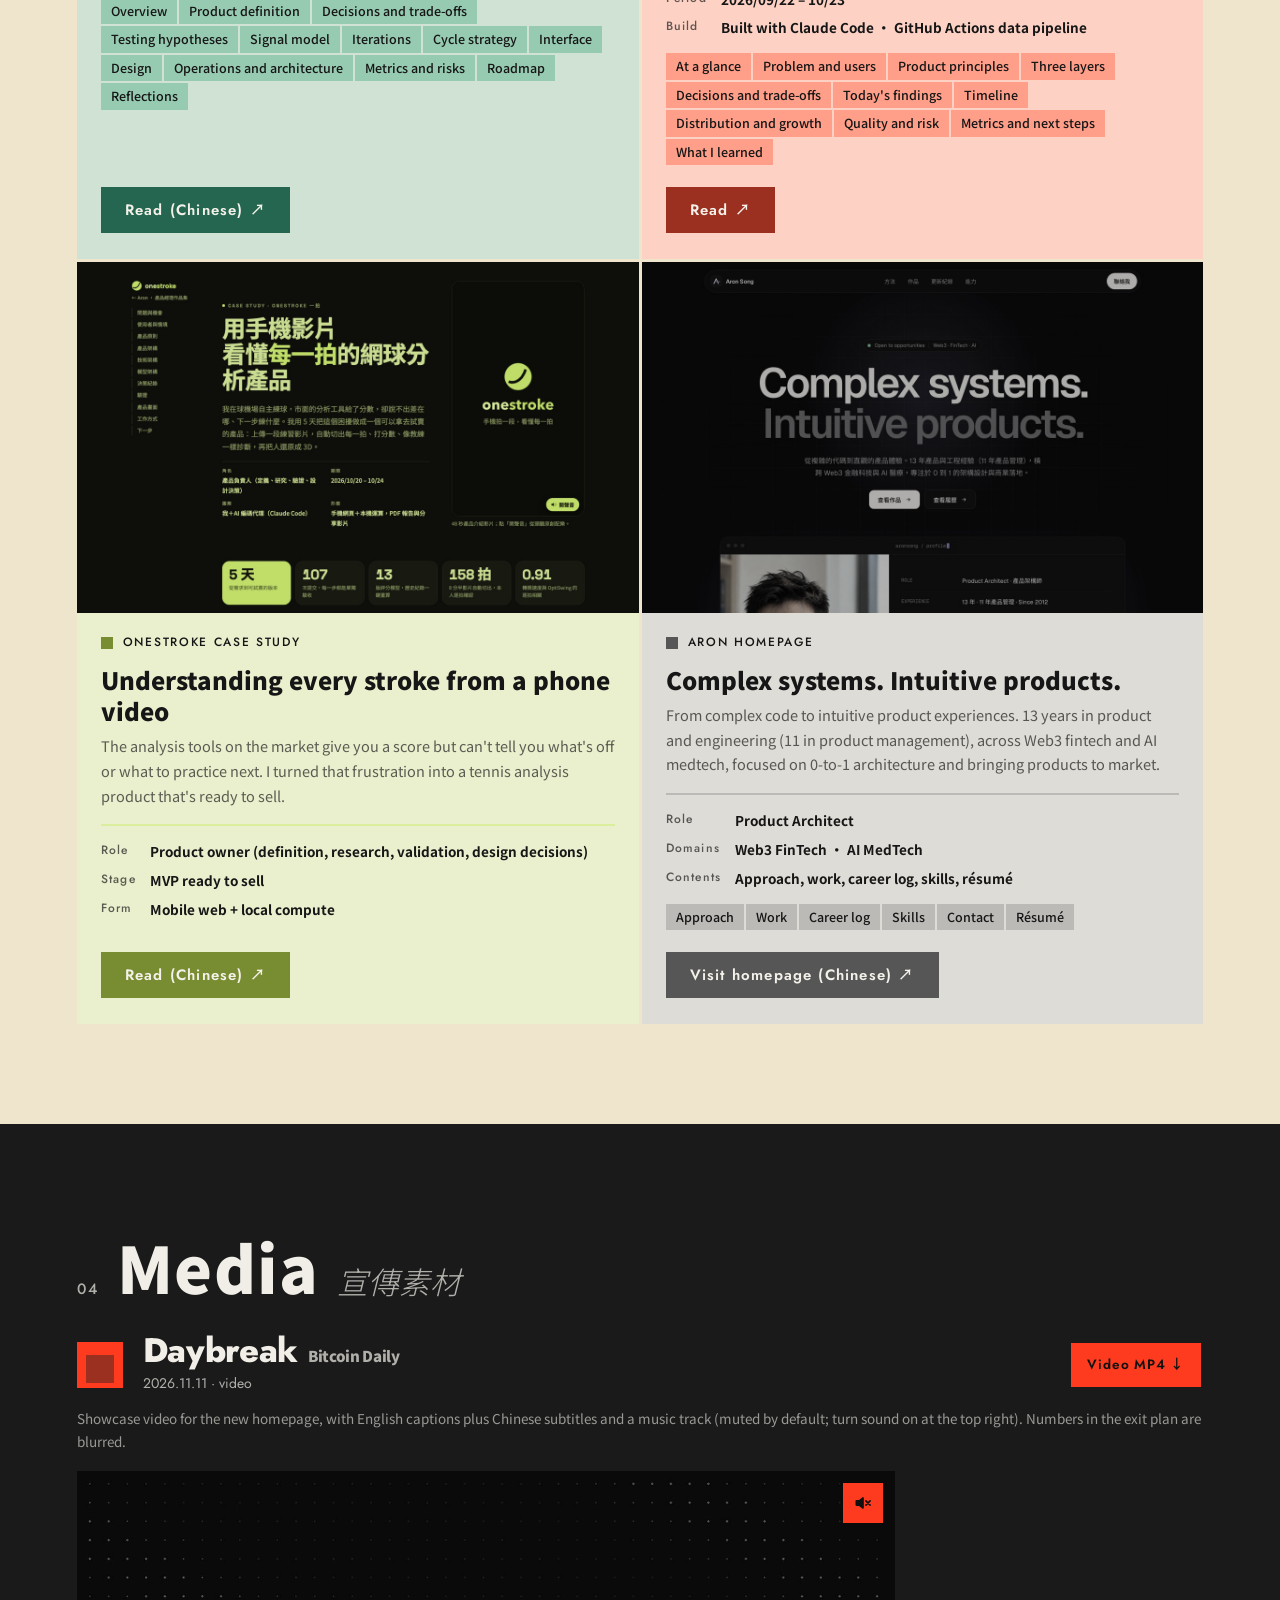
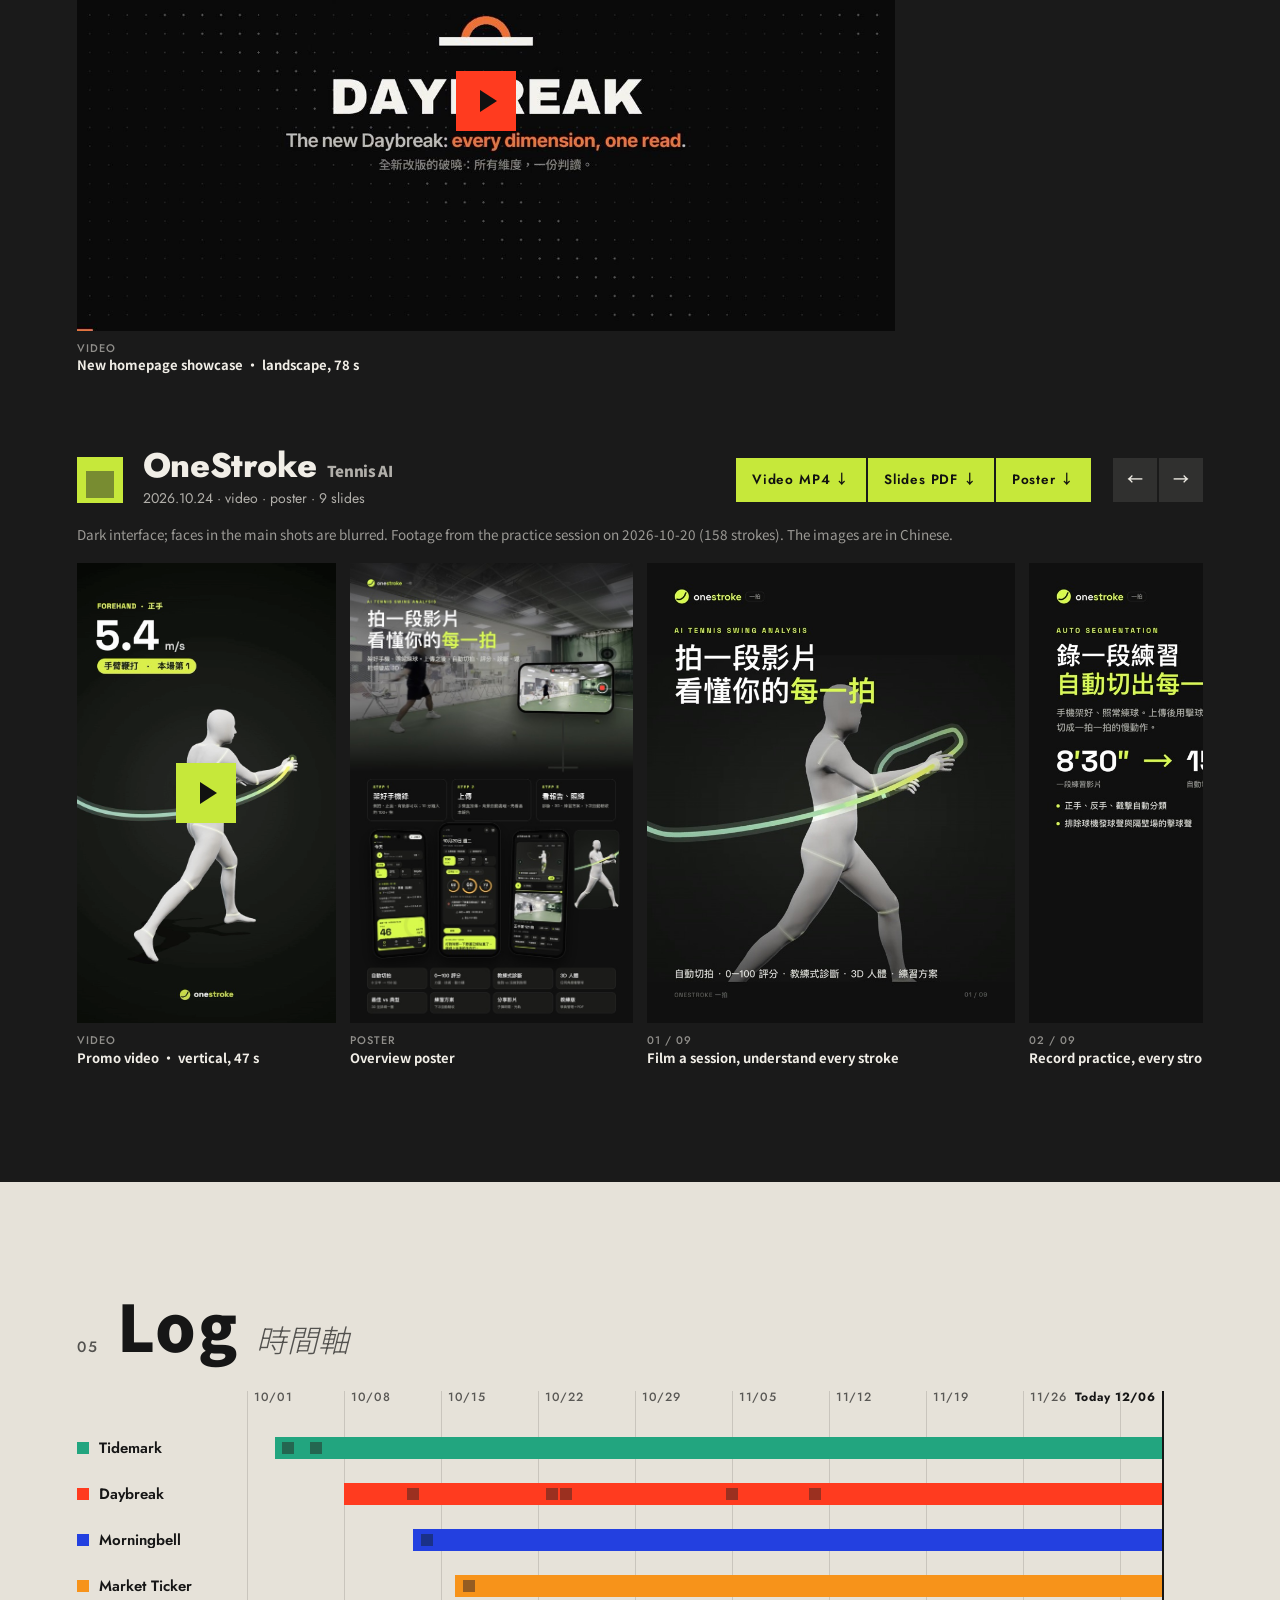
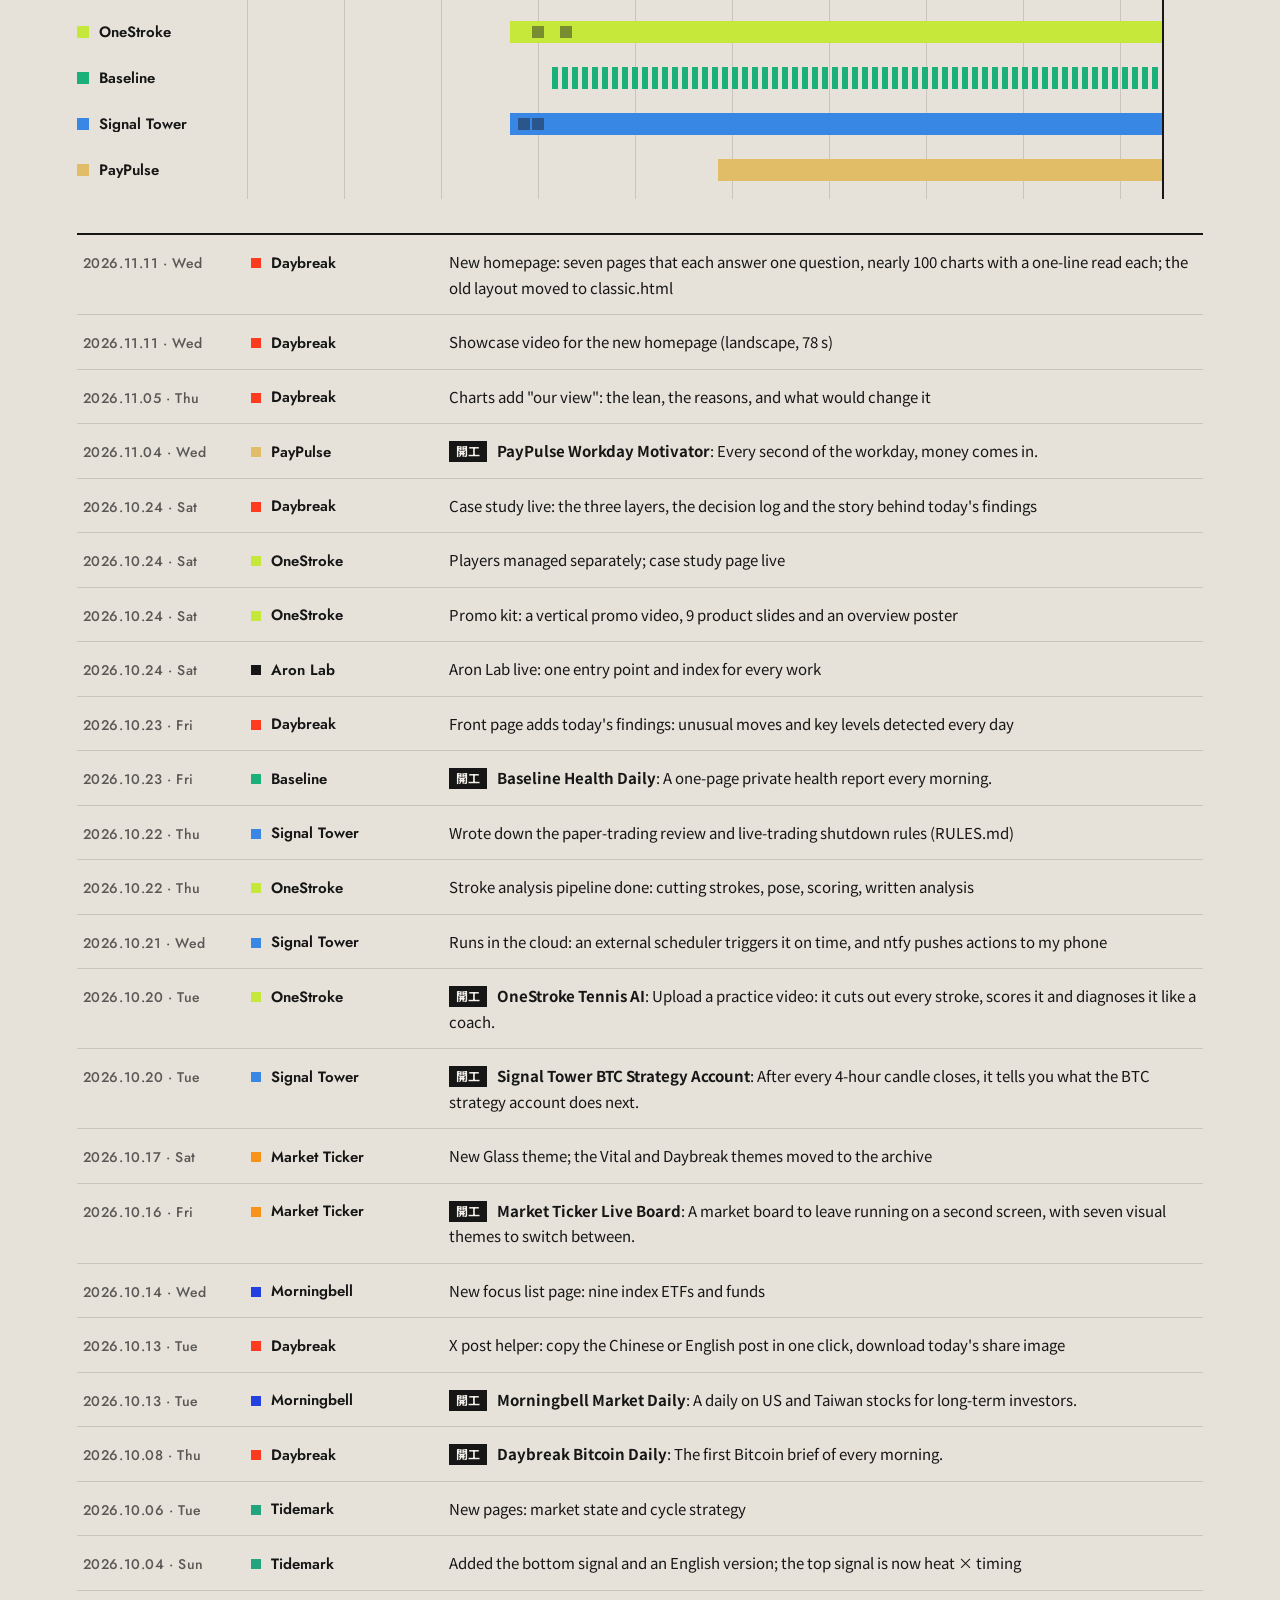
==== commit c560c214: "網址換成 aronlab.dev；署名改成 Aron 作品連結改用新網域（Daybreak、Tidemark、Signal Tower、Market Ticker、PayPulse、portfolio" ====
--- a/aron-lab/index.html
+++ b/aron-lab/index.html
@@ -4,10 +4,10 @@
 <meta charset="utf-8">
 <meta name="viewport" content="width=device-width, initial-scale=1">
 <title>Aron Lab 已搬到根網址</title>
-<!-- Aron Lab 原本在 /aron-lab/，2026-10-24 搬到 north7.github.io 根網址；舊連結轉過去 -->
-<link rel="canonical" href="https://north7.github.io/">
+<!-- Aron Lab 原本在 /aron-lab/，2026-10-24 搬到 aronlab.dev 根網址；舊連結轉過去 -->
+<link rel="canonical" href="https://aronlab.dev/">
 <meta http-equiv="refresh" content="0; url=/">
 <script>location.replace('/' + location.hash);</script>
 </head>
-<body><p>Aron Lab 已搬到 <a href="/">north7.github.io</a>。</p></body>
+<body><p>Aron Lab 已搬到 <a href="/">aronlab.dev</a>。</p></body>
 </html>
